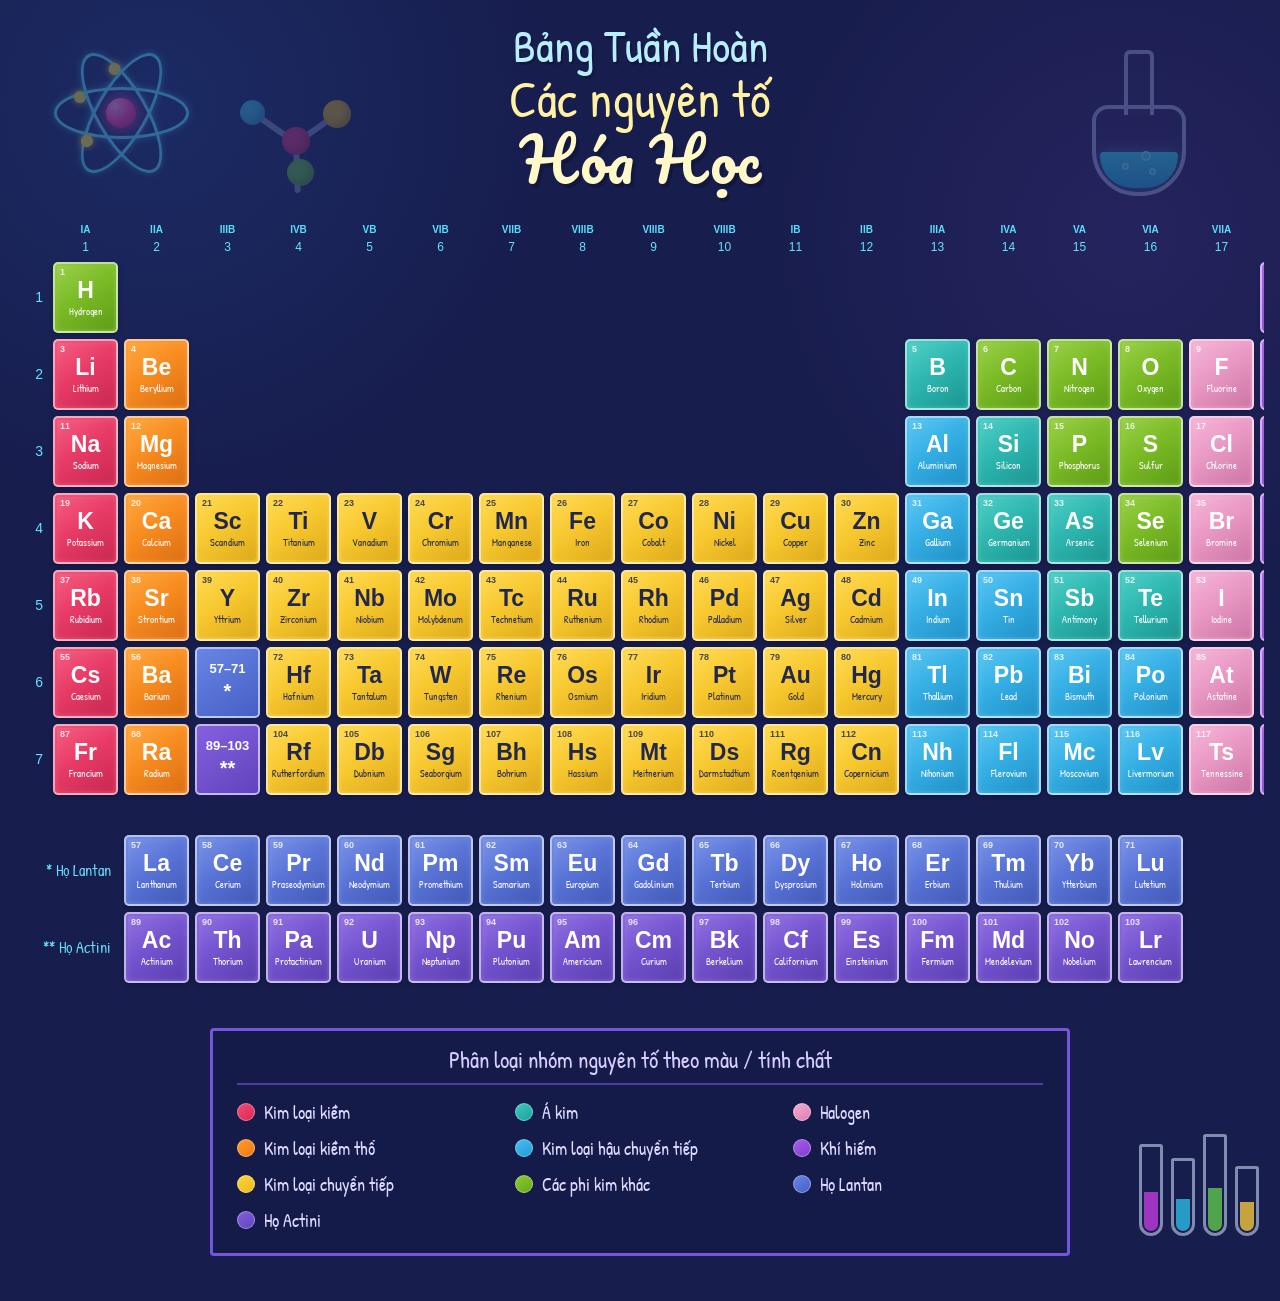
==== index.html @ 2bcf17c3 "Add files via upload" ====
<!DOCTYPE html>
<html lang="vi">

<head>
    <meta charset="UTF-8">

    <meta name="viewport"
          content="width=device-width, initial-scale=1.0">

    <title>Bảng Tuần Hoàn Các Nguyên Tố Hóa Học</title>

    <link rel="preconnect" href="https://fonts.googleapis.com">
    <link rel="preconnect" href="https://fonts.gstatic.com" crossorigin>

    <link
        href="https://fonts.googleapis.com/css2?family=Patrick+Hand&family=Pacifico&display=swap"
        rel="stylesheet"
    >

    <link rel="stylesheet" href="style.css">
</head>


<body>

<div class="page">


    <!-- =====================================================
         TRANG TRÍ NGUYÊN TỬ
    ====================================================== -->

    <div class="atom-decoration" aria-hidden="true">

        <div class="atom">

            <div class="orbit orbit-1">
                <span class="electron"></span>
            </div>

            <div class="orbit orbit-2">
                <span class="electron"></span>
            </div>

            <div class="orbit orbit-3">
                <span class="electron"></span>
            </div>

            <div class="nucleus"></div>

        </div>

    </div>


    <!-- =====================================================
         TRANG TRÍ PHÂN TỬ
    ====================================================== -->

    <div class="molecule-decoration" aria-hidden="true">

        <span class="molecule-ball ball-1"></span>
        <span class="molecule-ball ball-2"></span>
        <span class="molecule-ball ball-3"></span>
        <span class="molecule-ball ball-4"></span>

        <span class="bond bond-1"></span>
        <span class="bond bond-2"></span>
        <span class="bond bond-3"></span>

    </div>



    <!-- =====================================================
                         TIÊU ĐỀ
    ====================================================== -->

    <header class="title-area">

        <div class="title-small">
            Bảng Tuần Hoàn
        </div>

        <div class="title-middle">
            Các nguyên tố
        </div>

        <div class="title-main">
            Hóa Học
        </div>

    </header>



    <!-- =====================================================
                    BÌNH THÍ NGHIỆM
    ====================================================== -->

    <div class="flask-decoration" aria-hidden="true">

        <div class="flask-neck"></div>

        <div class="flask-body">

            <div class="flask-liquid"></div>

            <span class="flask-bubble bubble-a"></span>
            <span class="flask-bubble bubble-b"></span>
            <span class="flask-bubble bubble-c"></span>

        </div>

    </div>



    <!-- =====================================================
                      BẢNG TUẦN HOÀN
    ====================================================== -->

    <main>

        <div class="periodic-scroll">

            <div class="periodic-wrapper">


                <!-- ===============================
                     TÊN NHÓM IA, IIA...
                ================================ -->

                <div class="group-names">

                    <span style="grid-column:1">IA</span>

                    <span style="grid-column:2">IIA</span>

                    <span style="grid-column:3">IIIB</span>

                    <span style="grid-column:4">IVB</span>

                    <span style="grid-column:5">VB</span>

                    <span style="grid-column:6">VIB</span>

                    <span style="grid-column:7">VIIB</span>

                    <!-- VIIIB phải có đủ ở nhóm 8, 9, 10 -->

                    <span style="grid-column:8">VIIIB</span>

                    <span style="grid-column:9">VIIIB</span>

                    <span style="grid-column:10">VIIIB</span>

                    <span style="grid-column:11">IB</span>

                    <span style="grid-column:12">IIB</span>

                    <span style="grid-column:13">IIIA</span>

                    <span style="grid-column:14">IVA</span>

                    <span style="grid-column:15">VA</span>

                    <span style="grid-column:16">VIA</span>

                    <span style="grid-column:17">VIIA</span>

                    <span style="grid-column:18">VIIIA</span>

                </div>



                <!-- ===============================
                     SỐ NHÓM 1 → 18
                ================================ -->

                <div
                    class="group-numbers"
                    id="group-numbers">
                </div>



                <!-- ===============================
                     BẢNG CHÍNH
                ================================ -->

                <div class="table-area">


                    <!-- SỐ CHU KỲ -->

                    <div class="period-labels">

                        <span>1</span>
                        <span>2</span>
                        <span>3</span>
                        <span>4</span>
                        <span>5</span>
                        <span>6</span>
                        <span>7</span>

                    </div>


                    <!-- CÁC NGUYÊN TỐ -->

                    <div id="periodic-table"></div>


                </div>

            </div>

        </div>



        <!-- =================================================
                     HỌ LANTAN + ACTINI
        ================================================== -->

        <div class="f-block-scroll">

            <section class="f-block-wrapper">


                <div class="f-labels">

                    <span>
                        * Họ Lantan
                    </span>

                    <span>
                        ** Họ Actini
                    </span>

                </div>


                <div id="f-block"></div>


            </section>

        </div>



        <!-- =================================================
                          CHÚ THÍCH
        ================================================== -->

        <section class="legend">

            <h3>
                Phân loại nhóm nguyên tố theo màu / tính chất
            </h3>


            <div class="legend-grid">


                <div class="legend-item">

                    <span class="legend-dot alkali"></span>

                    Kim loại kiềm

                </div>


                <div class="legend-item">

                    <span class="legend-dot metalloid"></span>

                    Á kim

                </div>


                <div class="legend-item">

                    <span class="legend-dot halogen"></span>

                    Halogen

                </div>


                <div class="legend-item">

                    <span class="legend-dot alkaline"></span>

                    Kim loại kiềm thổ

                </div>


                <div class="legend-item">

                    <span class="legend-dot post-transition"></span>

                    Kim loại hậu chuyển tiếp

                </div>


                <div class="legend-item">

                    <span class="legend-dot noble"></span>

                    Khí hiếm

                </div>


                <div class="legend-item">

                    <span class="legend-dot transition"></span>

                    Kim loại chuyển tiếp

                </div>


                <div class="legend-item">

                    <span class="legend-dot nonmetal"></span>

                    Các phi kim khác

                </div>


                <div class="legend-item">

                    <span class="legend-dot lanthanide"></span>

                    Họ Lantan

                </div>


                <div class="legend-item">

                    <span class="legend-dot actinide"></span>

                    Họ Actini

                </div>


            </div>

        </section>


    </main>



    <!-- =====================================================
                       ỐNG NGHIỆM
    ====================================================== -->

    <div class="test-tubes" aria-hidden="true">

        <div class="tube tube-one">
            <span></span>
        </div>

        <div class="tube tube-two">
            <span></span>
        </div>

        <div class="tube tube-three">
            <span></span>
        </div>

        <div class="tube tube-four">
            <span></span>
        </div>

    </div>


</div>



<!-- =========================================================
                          POPUP QR
========================================================= -->

<div
    id="element-modal"
    class="modal"
    aria-hidden="true"
>

    <div class="modal-content">


        <!-- NÚT ĐÓNG -->

        <button
            id="close-modal"
            class="close-btn"
            type="button"
            aria-label="Đóng"
        >
            ×
        </button>



        <!-- NGUYÊN TỐ ĐƯỢC CHỌN -->

        <div class="selected-element">

            <span id="modal-number"></span>

            <span id="modal-symbol"></span>

            <span id="modal-name"></span>

        </div>



        <!-- =================================================
             VÙNG QR

             HIỆN TẠI CỐ Ý ĐỂ TRỐNG.

             SAU NÀY:
             qr: "qr/O.png"
        ================================================== -->

        <div
            id="qr-area"
            class="qr-area">
        </div>


    </div>

</div>



<script src="script.js"></script>

</body>

</html>
---- style.css ----
/* =========================================================
   CÀI ĐẶT CHUNG
========================================================= */

* {
    box-sizing: border-box;
}

html {
    scroll-behavior: smooth;
}

body {
    margin: 0;

    min-height: 100vh;

    padding:
        20px
        16px
        45px;

    color: white;

    font-family:
        "Patrick Hand",
        cursive;

    background:
        radial-gradient(
            circle at 12% 8%,
            rgba(44, 91, 181, 0.22),
            transparent 25%
        ),

        radial-gradient(
            circle at 88% 18%,
            rgba(121, 72, 190, 0.15),
            transparent 24%
        ),

        #171d4d;
}


button {
    font-family: inherit;
}


.page {
    position: relative;

    width: 100%;
    max-width: 1500px;

    margin: auto;
}



/* =========================================================
   TIÊU ĐỀ
========================================================= */

.title-area {
    position: relative;

    z-index: 5;

    width: fit-content;

    margin:
        5px
        auto
        30px;

    text-align: center;
}


.title-small {
    color: #b8efff;

    font-size:
        clamp(
            33px,
            3.5vw,
            54px
        );

    line-height: 0.95;

    text-shadow:
        2px
        3px
        rgba(0,0,0,0.18);
}


.title-middle {
    margin-top: 7px;

    color: #fff2a3;

    font-size:
        clamp(
            38px,
            4vw,
            61px
        );

    line-height: 0.95;
}


.title-main {
    margin-top: 3px;

    color: #fff8c8;

    font-family:
        "Pacifico",
        cursive;

    font-size:
        clamp(
            43px,
            4.6vw,
            70px
        );

    line-height: 1.15;

    text-shadow:
        3px
        4px
        rgba(0,0,0,0.18);
}



/* =========================================================
   VÙNG CUỘN BẢNG
========================================================= */

.periodic-scroll {
    width: 100%;

    overflow-x: auto;
    overflow-y: hidden;

    padding-bottom: 15px;

    -webkit-overflow-scrolling: touch;
}


.periodic-wrapper {
    width: max-content;

    margin: auto;
}



/* =========================================================
   TÊN NHÓM IA → VIIIA
========================================================= */

.group-names {
    display: grid;

    grid-template-columns:
        repeat(18, 65px);

    gap: 6px;

    margin-left: 37px;

    margin-bottom: 5px;

    color: #59ddff;

    font-family:
        Arial,
        sans-serif;

    font-size: 10px;

    font-weight: 700;

    text-align: center;
}


.group-names span {
    display: flex;

    align-items: center;
    justify-content: center;

    min-width: 0;
}



/* =========================================================
   SỐ NHÓM 1 → 18
========================================================= */

.group-numbers {
    display: grid;

    grid-template-columns:
        repeat(18, 65px);

    gap: 6px;

    margin-left: 37px;

    margin-bottom: 8px;

    color: #64e4ff;

    font-family:
        Arial,
        sans-serif;

    font-size: 12px;

    text-align: center;
}


.group-number {
    display: flex;

    align-items: center;
    justify-content: center;
}



/* =========================================================
   BẢNG + SỐ CHU KỲ
========================================================= */

.table-area {
    display: flex;

    align-items: flex-start;

    gap: 10px;
}


.period-labels {
    display: grid;

    grid-template-rows:
        repeat(7, 71px);

    gap: 6px;

    width: 27px;

    color: #61e2ff;

    font-family:
        Arial,
        sans-serif;

    font-size: 14px;
}


.period-labels span {
    display: flex;

    align-items: center;
    justify-content: flex-end;
}



/* =========================================================
   GRID 18 × 7
========================================================= */

#periodic-table {
    display: grid;

    grid-template-columns:
        repeat(18, 65px);

    grid-template-rows:
        repeat(7, 71px);

    gap: 6px;

    width: max-content;
}



/* =========================================================
   Ô NGUYÊN TỐ
========================================================= */

.element {
    position: relative;

    display: flex;

    flex-direction: column;

    align-items: center;
    justify-content: center;

    width: 65px;
    height: 71px;

    overflow: hidden;

    border:
        2px solid
        rgba(255,255,255,0.58);

    border-radius: 5px;

    cursor: pointer;

    user-select: none;

    box-shadow:
        inset 0 0 7px
        rgba(255,255,255,0.14),

        0 2px 5px
        rgba(0,0,0,0.20);

    transition:
        transform 0.17s ease,
        filter 0.17s ease,
        box-shadow 0.17s ease;
}


.element::after {
    content: "";

    position: absolute;

    inset: 2px;

    border-radius: 3px;

    pointer-events: none;

    background:
        linear-gradient(
            145deg,
            rgba(255,255,255,0.11),
            transparent 45%,
            rgba(0,0,0,0.07)
        );
}


@media (hover:hover) and (pointer:fine) {

    .element:hover {
        z-index: 20;

        transform:
            translateY(-5px)
            scale(1.08);

        filter:
            brightness(1.15);

        box-shadow:
            0 8px 16px
            rgba(0,0,0,0.30),

            0 0 12px
            rgba(87,221,255,0.30);
    }

}


.element:active {
    transform: scale(0.96);
}


.element:focus-visible {
    outline:
        3px solid
        #64e5ff;

    outline-offset: 2px;
}



/* =========================================================
   CHỮ TRONG Ô
========================================================= */

.atomic-number {
    position: absolute;

    top: 3px;
    left: 5px;

    z-index: 2;

    font-family:
        Arial,
        sans-serif;

    font-size: 9px;

    font-weight: bold;

    opacity: 0.82;
}


.symbol {
    position: relative;

    z-index: 2;

    margin-top: 2px;

    font-family:
        Arial,
        sans-serif;

    font-size: 23px;

    font-weight: 700;

    line-height: 1;
}


.name {
    position: relative;

    z-index: 2;

    width: 93%;

    margin-top: 5px;

    overflow: hidden;

    font-size: 10px;

    line-height: 1;

    text-align: center;

    text-overflow: ellipsis;

    white-space: nowrap;
}



/* =========================================================
   MÀU NHÓM
========================================================= */

.alkali {
    background:
        linear-gradient(
            145deg,
            #f44972,
            #d82a57
        );
}


.alkaline {
    background:
        linear-gradient(
            145deg,
            #ff9d28,
            #ee7715
        );
}


.transition {
    color: #22284d;

    background:
        linear-gradient(
            145deg,
            #ffd63e,
            #eeb71c
        );
}


.transition .name {
    color: #22284d;
}


.post-transition {
    background:
        linear-gradient(
            145deg,
            #45bff1,
            #219bd5
        );
}


.metalloid {
    background:
        linear-gradient(
            145deg,
            #3ac9bf,
            #1da19d
        );
}


.nonmetal {
    background:
        linear-gradient(
            145deg,
            #8dca32,
            #65a918
        );
}


.halogen {
    background:
        linear-gradient(
            145deg,
            #f4acd2,
            #dc7fb2
        );
}


.noble {
    background:
        linear-gradient(
            145deg,
            #aa5bea,
            #803ecd
        );
}


.lanthanide {
    background:
        linear-gradient(
            145deg,
            #6885e5,
            #465fc5
        );
}


.actinide {
    background:
        linear-gradient(
            145deg,
            #8460df,
            #6144bd
        );
}



/* =========================================================
   Ô 57–71 / 89–103
========================================================= */

.series-placeholder {
    width: 65px;
    height: 71px;

    display: flex;

    flex-direction: column;

    align-items: center;
    justify-content: center;

    border:
        2px solid
        rgba(255,255,255,0.58);

    border-radius: 5px;

    font-family:
        Arial,
        sans-serif;
}


.series-placeholder strong {
    font-size: 13px;
}


.series-placeholder span {
    margin-top: 4px;

    font-size: 20px;

    font-weight: bold;
}



/* =========================================================
   LANTAN + ACTINI
========================================================= */

.f-block-scroll {
    width: 100%;

    overflow-x: auto;

    padding-bottom: 8px;

    -webkit-overflow-scrolling: touch;
}


.f-block-wrapper {
    display: flex;

    align-items: flex-start;

    gap: 13px;

    width: max-content;

    margin:
        25px
        auto
        0;
}


.f-labels {
    display: grid;

    grid-template-rows:
        repeat(2, 71px);

    gap: 6px;

    min-width: 95px;

    color: #63dfff;

    font-size: 16px;

    text-align: right;
}


.f-labels span {
    display: flex;

    align-items: center;
    justify-content: flex-end;
}


#f-block {
    display: grid;

    grid-template-columns:
        repeat(15, 65px);

    grid-template-rows:
        repeat(2, 71px);

    gap: 6px;

    width: max-content;
}



/* =========================================================
   CHÚ THÍCH
========================================================= */

.legend {
    position: relative;

    z-index: 3;

    width:
        min(
            860px,
            94%
        );

    margin:
        37px
        auto
        0;

    padding:
        13px
        24px
        20px;

    border:
        3px solid
        #7556da;

    border-radius: 4px;

    background:
        rgba(19,25,69,0.45);
}


.legend h3 {
    margin:
        0
        0
        15px;

    padding-bottom: 8px;

    border-bottom:
        2px solid
        rgba(117,84,218,0.6);

    color: #d9ceff;

    font-size: 23px;

    font-weight: normal;

    text-align: center;
}


.legend-grid {
    display: grid;

    grid-template-columns:
        repeat(3,1fr);

    gap:
        11px
        28px;
}


.legend-item {
    display: flex;

    align-items: center;

    gap: 9px;

    color: #ddd9ff;

    font-size: 18px;
}


.legend-dot {
    flex:
        0 0
        18px;

    width: 18px;
    height: 18px;

    border:
        1px solid
        rgba(255,255,255,0.35);

    border-radius: 50%;
}



/* =========================================================
   NGUYÊN TỬ TRANG TRÍ
========================================================= */

.atom-decoration {
    position: absolute;

    top: 15px;
    left: 25px;

    z-index: 1;

    width: 160px;
    height: 145px;

    pointer-events: none;
}


.atom {
    position: relative;

    width: 160px;
    height: 145px;
}


.nucleus {
    position: absolute;

    left: 50%;
    top: 50%;

    width: 30px;
    height: 30px;

    transform:
        translate(-50%,-50%);

    border-radius: 50%;

    background:
        radial-gradient(
            circle at 30% 25%,
            #ff9ee0,
            #ff3ca9 48%,
            #a01672
        );

    box-shadow:
        0 0 15px
        #ff43b3;
}


.orbit {
    position: absolute;

    left: 50%;
    top: 50%;

    width: 135px;
    height: 52px;

    margin-left: -67.5px;
    margin-top: -26px;

    border:
        3px solid
        #58e2ff;

    border-radius: 50%;

    box-shadow:
        0 0 7px
        rgba(82,225,255,0.55);
}


.orbit-1 {
    transform: rotate(0deg);
}


.orbit-2 {
    transform: rotate(60deg);
}


.orbit-3 {
    transform: rotate(-60deg);
}


.electron {
    position: absolute;

    top: 1px;
    left: 17px;

    width: 12px;
    height: 12px;

    border-radius: 50%;

    background: #ffe53e;

    box-shadow:
        0 0 7px
        #ffe53e;
}



/* =========================================================
   PHÂN TỬ TRANG TRÍ
========================================================= */

.molecule-decoration {
    position: absolute;

    top: 72px;
    left: 220px;

    z-index: 1;

    width: 120px;
    height: 90px;

    pointer-events: none;
}


.molecule-ball {
    position: absolute;

    z-index: 2;

    border-radius: 50%;

    box-shadow:
        inset
        -4px
        -4px
        7px
        rgba(0,0,0,0.22);
}


.ball-1 {
    left: 46px;
    top: 30px;

    width: 28px;
    height: 28px;

    background: #ce367d;
}


.ball-2 {
    left: 4px;
    top: 3px;

    width: 25px;
    height: 25px;

    background: #3bb5df;
}


.ball-3 {
    right: 5px;
    top: 3px;

    width: 28px;
    height: 28px;

    background: #d7ad29;
}


.ball-4 {
    left: 51px;
    bottom: 1px;

    width: 27px;
    height: 27px;

    background: #64b846;
}


.bond {
    position: absolute;

    z-index: 1;

    left: 60px;
    top: 43px;

    width: 50px;
    height: 6px;

    transform-origin:
        left center;

    border-radius: 5px;

    background:
        #7887b8;
}


.bond-1 {
    transform: rotate(-145deg);
}


.bond-2 {
    transform: rotate(-35deg);
}


.bond-3 {
    transform: rotate(88deg);
}



/* =========================================================
   BÌNH THÍ NGHIỆM - ĐÃ SỬA
========================================================= */

.flask-decoration {
    position: absolute;

    top: 25px;
    right: 65px;

    z-index: 1;

    width: 120px;
    height: 155px;

    pointer-events: none;

    opacity: 0.92;
}


.flask-neck {
    position: absolute;

    top: 0;
    left: 45px;

    z-index: 1;

    width: 30px;
    height: 65px;

    border-top:
        4px solid
        #94a7d8;

    border-left:
        4px solid
        #94a7d8;

    border-right:
        4px solid
        #94a7d8;

    border-radius:
        6px
        6px
        0
        0;

    background:
        rgba(255,255,255,0.02);
}


.flask-body {
    position: absolute;

    top: 55px;
    left: 13px;

    z-index: 2;

    width: 94px;
    height: 91px;

    overflow: hidden;

    border:
        4px solid
        #94a7d8;

    border-radius:
        16px
        16px
        45px
        45px;

    background:
        rgba(255,255,255,0.025);
}


.flask-liquid {
    position: absolute;

    left: 4px;
    right: 4px;
    bottom: 4px;

    height: 43%;

    border-radius:
        4px
        4px
        37px
        37px;

    background:
        linear-gradient(
            180deg,
            #29dcf3,
            #13a7dc
        );

    box-shadow:
        0 0 14px
        rgba(32,210,245,0.45);
}


.flask-bubble {
    position: absolute;

    z-index: 5;

    border:
        2px solid
        #64eaff;

    border-radius: 50%;
}


.bubble-a {
    width: 10px;
    height: 10px;

    left: 45px;
    bottom: 31px;
}


.bubble-b {
    width: 7px;
    height: 7px;

    left: 26px;
    bottom: 22px;
}


.bubble-c {
    width: 7px;
    height: 7px;

    right: 26px;
    bottom: 17px;
}



/* =========================================================
   ỐNG NGHIỆM
========================================================= */

.test-tubes {
    position: absolute;

    right: 5px;
    bottom: 20px;

    z-index: 1;

    display: flex;

    align-items: flex-end;

    gap: 8px;

    opacity: 0.75;

    pointer-events: none;
}


.tube {
    position: relative;

    width: 24px;
    height: 92px;

    overflow: hidden;

    border:
        3px solid
        rgba(216,235,255,0.72);

    border-radius:
        3px
        3px
        13px
        13px;
}


.tube span {
    position: absolute;

    left: 2px;
    right: 2px;
    bottom: 2px;

    height: 45%;

    border-radius:
        0
        0
        9px
        9px;
}


.tube-one span {
    background: #ca3ee8;
}


.tube-two {
    height: 78px;
}


.tube-two span {
    background: #2bc6ee;
}


.tube-three {
    height: 102px;
}


.tube-three span {
    background: #66d04d;
}


.tube-four {
    height: 70px;
}


.tube-four span {
    background: #ffd13b;
}



/* =========================================================
   POPUP
========================================================= */

.modal {
    position: fixed;

    inset: 0;

    z-index: 1000;

    display: none;

    align-items: center;
    justify-content: center;

    padding: 20px;

    background:
        rgba(5,8,30,0.90);

    backdrop-filter:
        blur(6px);
}


.modal.show {
    display: flex;
}


.modal-content {
    position: relative;

    width:
        min(
            400px,
            100%
        );

    padding:
        28px
        30px
        32px;

    border:
        2px solid
        #60dfff;

    border-radius: 15px;

    background:
        #171d4d;

    box-shadow:
        0 0 32px
        rgba(70,216,255,0.30);
}


.close-btn {
    position: absolute;

    top: 5px;
    right: 10px;

    width: 45px;
    height: 45px;

    border: 0;

    border-radius: 50%;

    color: white;

    background: transparent;

    font-size: 34px;

    cursor: pointer;
}


.close-btn:hover {
    background:
        rgba(255,255,255,0.08);
}



/* =========================================================
   NGUYÊN TỐ TRONG POPUP
========================================================= */

.selected-element {
    margin-bottom: 16px;

    text-align: center;
}


#modal-number {
    display: block;

    color: #9ee6fa;

    font-family:
        Arial,
        sans-serif;

    font-size: 13px;
}


#modal-symbol {
    display: block;

    margin-top: 2px;

    color: #68e3ff;

    font-family:
        Arial,
        sans-serif;

    font-size: 65px;

    font-weight: bold;

    line-height: 1.05;
}


#modal-name {
    display: block;

    margin-top: 5px;

    color: white;

    font-size: 23px;
}



/* =========================================================
   KHU VỰC QR
========================================================= */

.qr-area {
    width: 270px;
    height: 270px;

    max-width: 100%;

    margin:
        18px
        auto
        0;

    border:
        2px dashed
        rgba(124,224,249,0.30);

    border-radius: 11px;

    background:
        rgba(255,255,255,0.015);
}


.qr-area img {
    display: block;

    width: 100%;
    height: 100%;

    padding: 8px;

    object-fit: contain;

    border-radius: 10px;
}



/* =========================================================
   TABLET
========================================================= */

@media (max-width: 1300px) {

    .periodic-wrapper {
        margin-left: 0;
    }


    .f-block-wrapper {
        margin-left: 0;
    }


    .atom-decoration,
    .molecule-decoration,
    .flask-decoration {
        opacity: 0.35;
    }

}



/* =========================================================
   ĐIỆN THOẠI
========================================================= */

@media (max-width: 700px) {

    body {
        padding:
            14px
            8px
            30px;
    }


    .title-area {
        margin-bottom: 22px;
    }


    .atom-decoration,
    .molecule-decoration,
    .flask-decoration,
    .test-tubes {
        display: none;
    }


    /*
       Bảng không bị bóp nhỏ.
       Vuốt ngang trên điện thoại.
    */

    .periodic-scroll,
    .f-block-scroll {
        overflow-x: auto;

        -webkit-overflow-scrolling: touch;
    }


    .periodic-wrapper,
    .f-block-wrapper {
        margin-left: 0;
    }


    .legend {
        width: 100%;
    }


    .legend-grid {
        grid-template-columns:
            repeat(2,1fr);
    }

}



/* =========================================================
   ĐIỆN THOẠI NHỎ
========================================================= */

@media (max-width: 450px) {

    .title-small {
        font-size: 29px;
    }


    .title-middle {
        font-size: 34px;
    }


    .title-main {
        font-size: 39px;
    }


    .legend-grid {
        grid-template-columns: 1fr;
    }


    .modal-content {
        padding:
            25px
            18px;
    }


    .qr-area {
        width: 235px;
        height: 235px;
    }

}
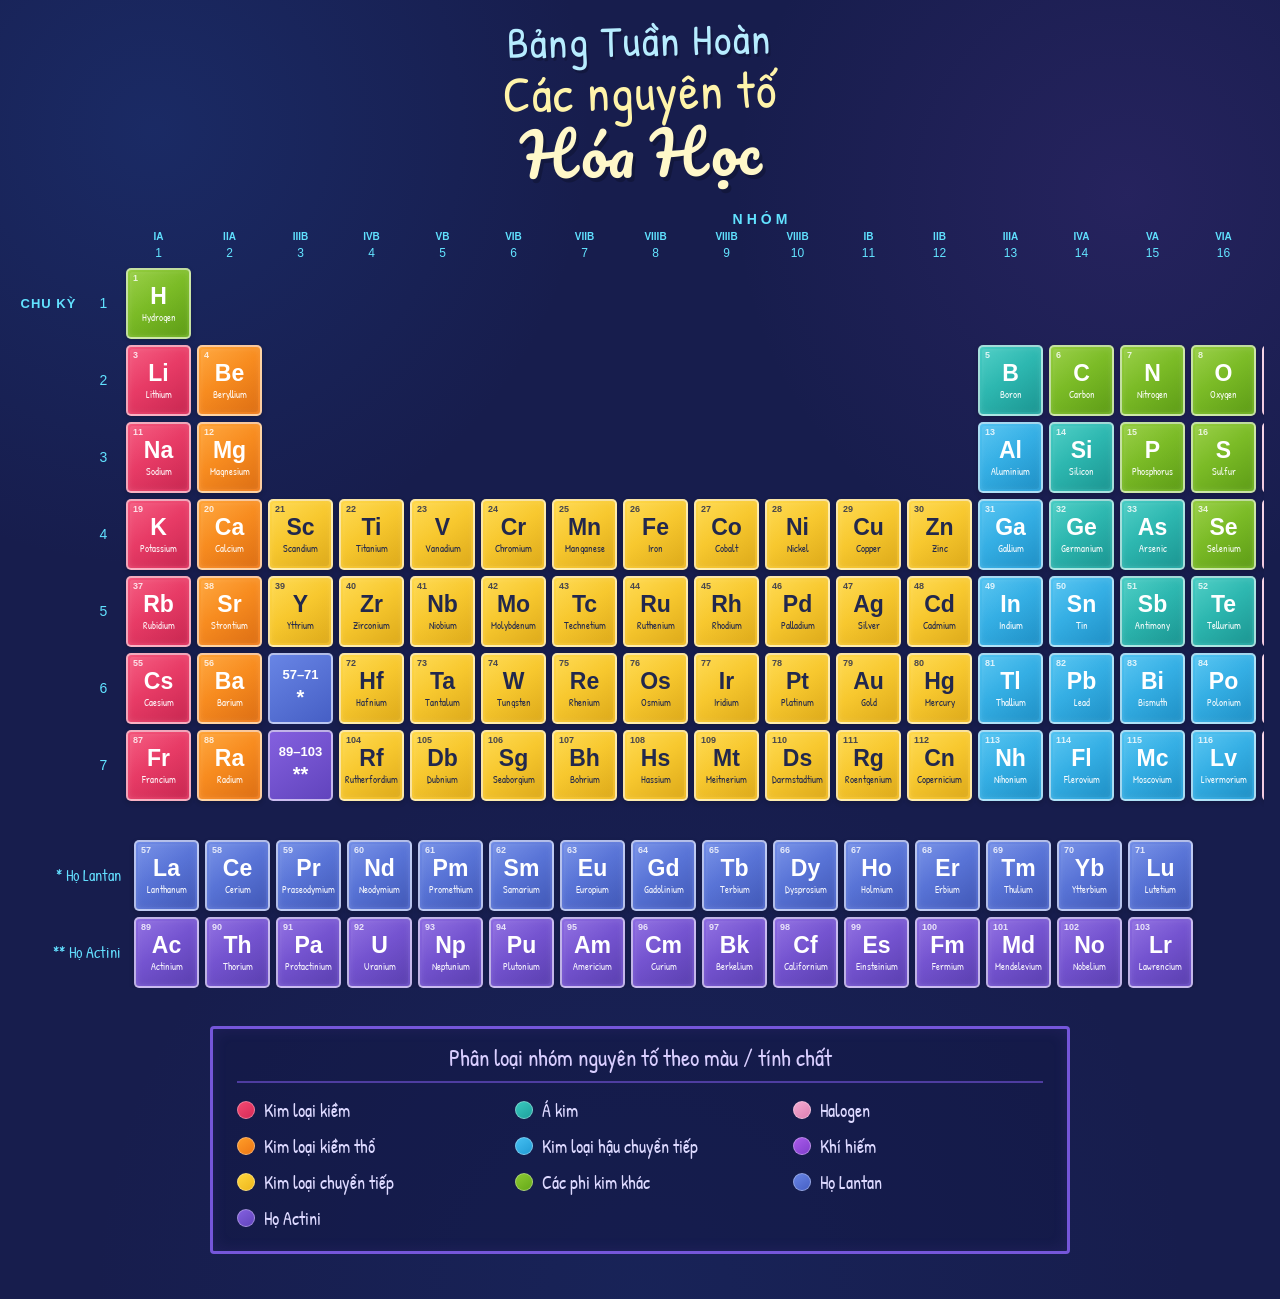
==== commit 0865b35b: "Add files via upload" ====
--- a/index.html
+++ b/index.html
@@ -3,9 +3,7 @@
 
 <head>
     <meta charset="UTF-8">
-
-    <meta name="viewport"
-          content="width=device-width, initial-scale=1.0">
+    <meta name="viewport" content="width=device-width, initial-scale=1.0">
 
     <title>Bảng Tuần Hoàn Các Nguyên Tố Hóa Học</title>
 
@@ -27,53 +25,37 @@
 
 
     <!-- =====================================================
-         TRANG TRÍ NGUYÊN TỬ
+         HÌNH TRANG TRÍ 3D
     ====================================================== -->
 
-    <div class="atom-decoration" aria-hidden="true">
-
-        <div class="atom">
-
-            <div class="orbit orbit-1">
-                <span class="electron"></span>
-            </div>
-
-            <div class="orbit orbit-2">
-                <span class="electron"></span>
-            </div>
-
-            <div class="orbit orbit-3">
-                <span class="electron"></span>
-            </div>
-
-            <div class="nucleus"></div>
-
-        </div>
-
-    </div>
+    <img
+        src="images/atom.png"
+        class="decor-image atom-image"
+        alt=""
+    >
+
+    <img
+        src="images/molecule.png"
+        class="decor-image molecule-image"
+        alt=""
+    >
+
+    <img
+        src="images/flask.png"
+        class="decor-image flask-image"
+        alt=""
+    >
+
+    <img
+        src="images/test-tubes.png"
+        class="decor-image tubes-image"
+        alt=""
+    >
+
 
 
     <!-- =====================================================
-         TRANG TRÍ PHÂN TỬ
-    ====================================================== -->
-
-    <div class="molecule-decoration" aria-hidden="true">
-
-        <span class="molecule-ball ball-1"></span>
-        <span class="molecule-ball ball-2"></span>
-        <span class="molecule-ball ball-3"></span>
-        <span class="molecule-ball ball-4"></span>
-
-        <span class="bond bond-1"></span>
-        <span class="bond bond-2"></span>
-        <span class="bond bond-3"></span>
-
-    </div>
-
-
-
-    <!-- =====================================================
-                         TIÊU ĐỀ
+         TIÊU ĐỀ
     ====================================================== -->
 
     <header class="title-area">
@@ -94,42 +76,31 @@
 
 
 
-    <!-- =====================================================
-                    BÌNH THÍ NGHIỆM
-    ====================================================== -->
-
-    <div class="flask-decoration" aria-hidden="true">
-
-        <div class="flask-neck"></div>
-
-        <div class="flask-body">
-
-            <div class="flask-liquid"></div>
-
-            <span class="flask-bubble bubble-a"></span>
-            <span class="flask-bubble bubble-b"></span>
-            <span class="flask-bubble bubble-c"></span>
-
-        </div>
-
-    </div>
-
-
-
-    <!-- =====================================================
-                      BẢNG TUẦN HOÀN
-    ====================================================== -->
-
     <main>
 
+
+        <!-- =================================================
+             BẢNG TUẦN HOÀN
+        ================================================== -->
+
         <div class="periodic-scroll">
 
             <div class="periodic-wrapper">
 
 
-                <!-- ===============================
-                     TÊN NHÓM IA, IIA...
-                ================================ -->
+                <!-- =========================================
+                     CHỮ NHÓM
+                ========================================== -->
+
+                <div class="group-title">
+                    NHÓM
+                </div>
+
+
+
+                <!-- =========================================
+                     IA - VIIIA
+                ========================================== -->
 
                 <div class="group-names">
 
@@ -147,8 +118,6 @@
 
                     <span style="grid-column:7">VIIB</span>
 
-                    <!-- VIIIB phải có đủ ở nhóm 8, 9, 10 -->
-
                     <span style="grid-column:8">VIIIB</span>
 
                     <span style="grid-column:9">VIIIB</span>
@@ -175,9 +144,9 @@
 
 
 
-                <!-- ===============================
-                     SỐ NHÓM 1 → 18
-                ================================ -->
+                <!-- =========================================
+                     SỐ NHÓM 1 - 18
+                ========================================== -->
 
                 <div
                     class="group-numbers"
@@ -186,11 +155,18 @@
 
 
 
-                <!-- ===============================
-                     BẢNG CHÍNH
-                ================================ -->
+                <!-- =========================================
+                     BẢNG + CHU KỲ
+                ========================================== -->
 
                 <div class="table-area">
+
+
+                    <!-- CHỮ CHU KỲ NẰM NGANG -->
+
+                    <div class="period-title">
+                        CHU KỲ
+                    </div>
 
 
                     <!-- SỐ CHU KỲ -->
@@ -208,7 +184,7 @@
                     </div>
 
 
-                    <!-- CÁC NGUYÊN TỐ -->
+                    <!-- BẢNG 118 NGUYÊN TỐ -->
 
                     <div id="periodic-table"></div>
 
@@ -222,7 +198,7 @@
 
 
         <!-- =================================================
-                     HỌ LANTAN + ACTINI
+             HỌ LANTAN + ACTINI
         ================================================== -->
 
         <div class="f-block-scroll">
@@ -253,7 +229,7 @@
 
 
         <!-- =================================================
-                          CHÚ THÍCH
+             CHÚ THÍCH
         ================================================== -->
 
         <section class="legend">
@@ -363,39 +339,12 @@
 
     </main>
 
-
-
-    <!-- =====================================================
-                       ỐNG NGHIỆM
-    ====================================================== -->
-
-    <div class="test-tubes" aria-hidden="true">
-
-        <div class="tube tube-one">
-            <span></span>
-        </div>
-
-        <div class="tube tube-two">
-            <span></span>
-        </div>
-
-        <div class="tube tube-three">
-            <span></span>
-        </div>
-
-        <div class="tube tube-four">
-            <span></span>
-        </div>
-
-    </div>
-
-
 </div>
 
 
 
 <!-- =========================================================
-                          POPUP QR
+     POPUP QR
 ========================================================= -->
 
 <div
@@ -406,8 +355,6 @@
 
     <div class="modal-content">
 
-
-        <!-- NÚT ĐÓNG -->
 
         <button
             id="close-modal"
@@ -419,9 +366,6 @@
         </button>
 
 
-
-        <!-- NGUYÊN TỐ ĐƯỢC CHỌN -->
-
         <div class="selected-element">
 
             <span id="modal-number"></span>
@@ -433,15 +377,9 @@
         </div>
 
 
-
-        <!-- =================================================
-             VÙNG QR
-
-             HIỆN TẠI CỐ Ý ĐỂ TRỐNG.
-
-             SAU NÀY:
-             qr: "qr/O.png"
-        ================================================== -->
+        <!--
+            SAU NÀY QR SẼ HIỆN Ở ĐÂY
+        -->
 
         <div
             id="qr-area"
@@ -454,7 +392,6 @@
 </div>
 
 
-
 <script src="script.js"></script>
 
 </body>
--- a/style.css
+++ b/style.css
@@ -1,5 +1,5 @@
 /* =========================================================
-   CÀI ĐẶT CHUNG
+   1. CÀI ĐẶT CHUNG
 ========================================================= */
 
 * {
@@ -28,15 +28,21 @@
 
     background:
         radial-gradient(
-            circle at 12% 8%,
-            rgba(44, 91, 181, 0.22),
+            circle at 12% 10%,
+            rgba(38, 89, 184, 0.22),
+            transparent 27%
+        ),
+
+        radial-gradient(
+            circle at 88% 15%,
+            rgba(122, 68, 190, 0.15),
             transparent 25%
         ),
 
         radial-gradient(
-            circle at 88% 18%,
-            rgba(121, 72, 190, 0.15),
-            transparent 24%
+            circle at 50% 100%,
+            rgba(32, 75, 160, 0.13),
+            transparent 38%
         ),
 
         #171d4d;
@@ -54,13 +60,13 @@
     width: 100%;
     max-width: 1500px;
 
-    margin: auto;
-}
-
-
-
-/* =========================================================
-   TIÊU ĐỀ
+    margin: 0 auto;
+}
+
+
+
+/* =========================================================
+   2. TIÊU ĐỀ
 ========================================================= */
 
 .title-area {
@@ -71,29 +77,34 @@
     width: fit-content;
 
     margin:
-        5px
+        0
         auto
-        30px;
+        24px;
 
     text-align: center;
+
+    transform: rotate(-1deg);
 }
 
 
 .title-small {
-    color: #b8efff;
+    color: #b7edff;
 
     font-size:
         clamp(
-            33px,
-            3.5vw,
-            54px
+            32px,
+            3.4vw,
+            52px
         );
 
     line-height: 0.95;
+
+    letter-spacing: 1px;
 
     text-shadow:
         2px
         3px
+        0
         rgba(0,0,0,0.18);
 }
 
@@ -101,23 +112,25 @@
 .title-middle {
     margin-top: 7px;
 
-    color: #fff2a3;
+    color: #fff4aa;
 
     font-size:
         clamp(
-            38px,
+            37px,
             4vw,
-            61px
+            60px
         );
 
     line-height: 0.95;
+
+    letter-spacing: 1px;
 }
 
 
 .title-main {
-    margin-top: 3px;
-
-    color: #fff8c8;
+    margin-top: 2px;
+
+    color: #fff8c9;
 
     font-family:
         "Pacifico",
@@ -125,7 +138,7 @@
 
     font-size:
         clamp(
-            43px,
+            42px,
             4.6vw,
             70px
         );
@@ -135,142 +148,310 @@
     text-shadow:
         3px
         4px
-        rgba(0,0,0,0.18);
-}
-
-
-
-/* =========================================================
-   VÙNG CUỘN BẢNG
-========================================================= */
-
-.periodic-scroll {
+        0
+        rgba(0,0,0,0.20);
+}
+
+
+
+/* =========================================================
+   3. ẢNH 3D
+========================================================= */
+
+.decor-image {
+    position: absolute;
+
+    z-index: 1;
+
+    display: block;
+
+    object-fit: contain;
+
+    pointer-events: none;
+
+    user-select: none;
+
+    filter:
+        drop-shadow(
+            0
+            9px
+            12px
+            rgba(0,0,0,0.28)
+        );
+}
+
+
+/* NGUYÊN TỬ */
+
+.atom-image {
+    top: -5px;
+    left: 10px;
+
+    width: 320px;
+
+    transform:
+        rotate(-7deg);
+}
+
+
+/* PHÂN TỬ */
+
+.molecule-image {
+    top: 20px;
+    left: 210px;
+
+    width: 300px;
+
+    transform:
+        rotate(-4deg);
+}
+
+
+/* BÌNH HÓA HỌC */
+
+.flask-image {
+    top: 0;
+    right: -10px;
+
+    width: 350px;
+
+    transform:
+        rotate(6deg);
+}
+
+
+/* ỐNG NGHIỆM */
+
+.tubes-image {
+    right: 5px;
+    bottom: 10px;
+
+    width: 330px;
+
+    transform:
+        rotate(3deg);
+}
+
+
+
+/* =========================================================
+   4. VÙNG SCROLL
+========================================================= */
+
+.periodic-scroll,
+.f-block-scroll {
     width: 100%;
 
     overflow-x: auto;
     overflow-y: hidden;
 
-    padding-bottom: 15px;
-
     -webkit-overflow-scrolling: touch;
+}
+
+
+.periodic-scroll {
+    padding-bottom: 12px;
 }
 
 
 .periodic-wrapper {
     width: max-content;
 
-    margin: auto;
-}
-
-
-
-/* =========================================================
-   TÊN NHÓM IA → VIIIA
-========================================================= */
-
-.group-names {
-    display: grid;
-
-    grid-template-columns:
-        repeat(18, 65px);
-
-    gap: 6px;
-
-    margin-left: 37px;
-
-    margin-bottom: 5px;
-
-    color: #59ddff;
+    margin: 0 auto;
+}
+
+
+
+/* =========================================================
+   5. CHỮ NHÓM
+========================================================= */
+
+.group-title {
+    /*
+        Bảng bắt đầu sau:
+        CHU KỲ 65px
+        gap 9px
+        số chu kỳ 27px
+        gap 9px
+        = 110px
+    */
+
+    margin-left: 110px;
+
+    width: 1272px;
+
+    margin-bottom: 4px;
+
+    color: #62e2ff;
 
     font-family:
         Arial,
         sans-serif;
 
-    font-size: 10px;
+    font-size: 14px;
 
     font-weight: 700;
 
+    letter-spacing: 4px;
+
     text-align: center;
 }
 
 
-.group-names span {
-    display: flex;
-
-    align-items: center;
-    justify-content: center;
-
-    min-width: 0;
-}
-
-
-
-/* =========================================================
-   SỐ NHÓM 1 → 18
-========================================================= */
-
-.group-numbers {
+
+/* =========================================================
+   6. IA → VIIIA
+========================================================= */
+
+.group-names {
     display: grid;
 
     grid-template-columns:
-        repeat(18, 65px);
+        repeat(18,65px);
 
     gap: 6px;
 
-    margin-left: 37px;
-
-    margin-bottom: 8px;
-
-    color: #64e4ff;
+    margin-left: 110px;
+
+    margin-bottom: 4px;
+
+    color: #60e1ff;
 
     font-family:
         Arial,
         sans-serif;
 
-    font-size: 12px;
+    font-size: 10px;
+
+    font-weight: 700;
 
     text-align: center;
 }
 
 
-.group-number {
+.group-names span {
     display: flex;
 
     align-items: center;
     justify-content: center;
-}
-
-
-
-/* =========================================================
-   BẢNG + SỐ CHU KỲ
-========================================================= */
-
-.table-area {
-    display: flex;
-
-    align-items: flex-start;
-
-    gap: 10px;
-}
-
-
-.period-labels {
+
+    min-width: 0;
+}
+
+
+
+/* =========================================================
+   7. SỐ NHÓM 1 → 18
+========================================================= */
+
+.group-numbers {
     display: grid;
 
-    grid-template-rows:
-        repeat(7, 71px);
+    grid-template-columns:
+        repeat(18,65px);
 
     gap: 6px;
 
-    width: 27px;
-
-    color: #61e2ff;
+    margin-left: 110px;
+
+    margin-bottom: 8px;
+
+    color: #63e4ff;
 
     font-family:
         Arial,
         sans-serif;
 
+    font-size: 12px;
+
+    text-align: center;
+}
+
+
+.group-number {
+    display: flex;
+
+    align-items: center;
+    justify-content: center;
+}
+
+
+
+/* =========================================================
+   8. BẢNG + CHU KỲ
+========================================================= */
+
+.table-area {
+    display: flex;
+
+    align-items: flex-start;
+
+    gap: 9px;
+}
+
+
+
+/* =========================================================
+   9. CHỮ CHU KỲ
+========================================================= */
+
+.period-title {
+    flex:
+        0 0
+        65px;
+
+    width: 65px;
+
+    /*
+       CHỮ NẰM NGANG
+       KHÔNG ROTATE
+    */
+
+    padding-top: 28px;
+
+    color: #62e2ff;
+
+    font-family:
+        Arial,
+        sans-serif;
+
+    font-size: 13px;
+
+    font-weight: 700;
+
+    letter-spacing: 1px;
+
+    text-align: center;
+
+    white-space: nowrap;
+}
+
+
+
+/* =========================================================
+   10. SỐ CHU KỲ 1 → 7
+========================================================= */
+
+.period-labels {
+    display: grid;
+
+    grid-template-rows:
+        repeat(7,71px);
+
+    gap: 6px;
+
+    width: 27px;
+
+    flex:
+        0 0
+        27px;
+
+    color: #61e2ff;
+
+    font-family:
+        Arial,
+        sans-serif;
+
     font-size: 14px;
 }
 
@@ -279,23 +460,23 @@
     display: flex;
 
     align-items: center;
-    justify-content: flex-end;
-}
-
-
-
-/* =========================================================
-   GRID 18 × 7
+    justify-content: center;
+}
+
+
+
+/* =========================================================
+   11. GRID BẢNG TUẦN HOÀN
 ========================================================= */
 
 #periodic-table {
     display: grid;
 
     grid-template-columns:
-        repeat(18, 65px);
+        repeat(18,65px);
 
     grid-template-rows:
-        repeat(7, 71px);
+        repeat(7,71px);
 
     gap: 6px;
 
@@ -305,23 +486,23 @@
 
 
 /* =========================================================
-   Ô NGUYÊN TỐ
+   12. Ô NGUYÊN TỐ
 ========================================================= */
 
 .element {
     position: relative;
 
+    width: 65px;
+    height: 71px;
+
+    overflow: hidden;
+
     display: flex;
 
     flex-direction: column;
 
     align-items: center;
     justify-content: center;
-
-    width: 65px;
-    height: 71px;
-
-    overflow: hidden;
 
     border:
         2px solid
@@ -334,7 +515,8 @@
     user-select: none;
 
     box-shadow:
-        inset 0 0 7px
+        inset
+        0 0 7px
         rgba(255,255,255,0.14),
 
         0 2px 5px
@@ -378,7 +560,10 @@
             scale(1.08);
 
         filter:
-            brightness(1.15);
+            brightness(1.15)
+            saturate(1.06);
+
+        border-color: white;
 
         box-shadow:
             0 8px 16px
@@ -407,7 +592,7 @@
 
 
 /* =========================================================
-   CHỮ TRONG Ô
+   13. CHỮ TRONG Ô
 ========================================================= */
 
 .atomic-number {
@@ -460,6 +645,9 @@
 
     overflow: hidden;
 
+    color:
+        rgba(255,255,255,0.94);
+
     font-size: 10px;
 
     line-height: 1;
@@ -474,7 +662,7 @@
 
 
 /* =========================================================
-   MÀU NHÓM
+   14. MÀU NHÓM
 ========================================================= */
 
 .alkali {
@@ -586,7 +774,7 @@
 
 
 /* =========================================================
-   Ô 57–71 / 89–103
+   15. Ô 57–71 / 89–103
 ========================================================= */
 
 .series-placeholder {
@@ -628,19 +816,8 @@
 
 
 /* =========================================================
-   LANTAN + ACTINI
-========================================================= */
-
-.f-block-scroll {
-    width: 100%;
-
-    overflow-x: auto;
-
-    padding-bottom: 8px;
-
-    -webkit-overflow-scrolling: touch;
-}
-
+   16. LANTAN + ACTINI
+========================================================= */
 
 .f-block-wrapper {
     display: flex;
@@ -652,7 +829,7 @@
     width: max-content;
 
     margin:
-        25px
+        27px
         auto
         0;
 }
@@ -662,11 +839,11 @@
     display: grid;
 
     grid-template-rows:
-        repeat(2, 71px);
+        repeat(2,71px);
 
     gap: 6px;
 
-    min-width: 95px;
+    min-width: 105px;
 
     color: #63dfff;
 
@@ -688,10 +865,10 @@
     display: grid;
 
     grid-template-columns:
-        repeat(15, 65px);
+        repeat(15,65px);
 
     grid-template-rows:
-        repeat(2, 71px);
+        repeat(2,71px);
 
     gap: 6px;
 
@@ -701,7 +878,7 @@
 
 
 /* =========================================================
-   CHÚ THÍCH
+   17. CHÚ THÍCH
 ========================================================= */
 
 .legend {
@@ -716,7 +893,7 @@
         );
 
     margin:
-        37px
+        38px
         auto
         0;
 
@@ -732,7 +909,12 @@
     border-radius: 4px;
 
     background:
-        rgba(19,25,69,0.45);
+        rgba(19,25,69,0.55);
+
+    box-shadow:
+        inset
+        0 0 15px
+        rgba(123,84,220,0.12);
 }
 
 
@@ -746,7 +928,7 @@
 
     border-bottom:
         2px solid
-        rgba(117,84,218,0.6);
+        rgba(117,84,218,0.60);
 
     color: #d9ceff;
 
@@ -801,486 +983,7 @@
 
 
 /* =========================================================
-   NGUYÊN TỬ TRANG TRÍ
-========================================================= */
-
-.atom-decoration {
-    position: absolute;
-
-    top: 15px;
-    left: 25px;
-
-    z-index: 1;
-
-    width: 160px;
-    height: 145px;
-
-    pointer-events: none;
-}
-
-
-.atom {
-    position: relative;
-
-    width: 160px;
-    height: 145px;
-}
-
-
-.nucleus {
-    position: absolute;
-
-    left: 50%;
-    top: 50%;
-
-    width: 30px;
-    height: 30px;
-
-    transform:
-        translate(-50%,-50%);
-
-    border-radius: 50%;
-
-    background:
-        radial-gradient(
-            circle at 30% 25%,
-            #ff9ee0,
-            #ff3ca9 48%,
-            #a01672
-        );
-
-    box-shadow:
-        0 0 15px
-        #ff43b3;
-}
-
-
-.orbit {
-    position: absolute;
-
-    left: 50%;
-    top: 50%;
-
-    width: 135px;
-    height: 52px;
-
-    margin-left: -67.5px;
-    margin-top: -26px;
-
-    border:
-        3px solid
-        #58e2ff;
-
-    border-radius: 50%;
-
-    box-shadow:
-        0 0 7px
-        rgba(82,225,255,0.55);
-}
-
-
-.orbit-1 {
-    transform: rotate(0deg);
-}
-
-
-.orbit-2 {
-    transform: rotate(60deg);
-}
-
-
-.orbit-3 {
-    transform: rotate(-60deg);
-}
-
-
-.electron {
-    position: absolute;
-
-    top: 1px;
-    left: 17px;
-
-    width: 12px;
-    height: 12px;
-
-    border-radius: 50%;
-
-    background: #ffe53e;
-
-    box-shadow:
-        0 0 7px
-        #ffe53e;
-}
-
-
-
-/* =========================================================
-   PHÂN TỬ TRANG TRÍ
-========================================================= */
-
-.molecule-decoration {
-    position: absolute;
-
-    top: 72px;
-    left: 220px;
-
-    z-index: 1;
-
-    width: 120px;
-    height: 90px;
-
-    pointer-events: none;
-}
-
-
-.molecule-ball {
-    position: absolute;
-
-    z-index: 2;
-
-    border-radius: 50%;
-
-    box-shadow:
-        inset
-        -4px
-        -4px
-        7px
-        rgba(0,0,0,0.22);
-}
-
-
-.ball-1 {
-    left: 46px;
-    top: 30px;
-
-    width: 28px;
-    height: 28px;
-
-    background: #ce367d;
-}
-
-
-.ball-2 {
-    left: 4px;
-    top: 3px;
-
-    width: 25px;
-    height: 25px;
-
-    background: #3bb5df;
-}
-
-
-.ball-3 {
-    right: 5px;
-    top: 3px;
-
-    width: 28px;
-    height: 28px;
-
-    background: #d7ad29;
-}
-
-
-.ball-4 {
-    left: 51px;
-    bottom: 1px;
-
-    width: 27px;
-    height: 27px;
-
-    background: #64b846;
-}
-
-
-.bond {
-    position: absolute;
-
-    z-index: 1;
-
-    left: 60px;
-    top: 43px;
-
-    width: 50px;
-    height: 6px;
-
-    transform-origin:
-        left center;
-
-    border-radius: 5px;
-
-    background:
-        #7887b8;
-}
-
-
-.bond-1 {
-    transform: rotate(-145deg);
-}
-
-
-.bond-2 {
-    transform: rotate(-35deg);
-}
-
-
-.bond-3 {
-    transform: rotate(88deg);
-}
-
-
-
-/* =========================================================
-   BÌNH THÍ NGHIỆM - ĐÃ SỬA
-========================================================= */
-
-.flask-decoration {
-    position: absolute;
-
-    top: 25px;
-    right: 65px;
-
-    z-index: 1;
-
-    width: 120px;
-    height: 155px;
-
-    pointer-events: none;
-
-    opacity: 0.92;
-}
-
-
-.flask-neck {
-    position: absolute;
-
-    top: 0;
-    left: 45px;
-
-    z-index: 1;
-
-    width: 30px;
-    height: 65px;
-
-    border-top:
-        4px solid
-        #94a7d8;
-
-    border-left:
-        4px solid
-        #94a7d8;
-
-    border-right:
-        4px solid
-        #94a7d8;
-
-    border-radius:
-        6px
-        6px
-        0
-        0;
-
-    background:
-        rgba(255,255,255,0.02);
-}
-
-
-.flask-body {
-    position: absolute;
-
-    top: 55px;
-    left: 13px;
-
-    z-index: 2;
-
-    width: 94px;
-    height: 91px;
-
-    overflow: hidden;
-
-    border:
-        4px solid
-        #94a7d8;
-
-    border-radius:
-        16px
-        16px
-        45px
-        45px;
-
-    background:
-        rgba(255,255,255,0.025);
-}
-
-
-.flask-liquid {
-    position: absolute;
-
-    left: 4px;
-    right: 4px;
-    bottom: 4px;
-
-    height: 43%;
-
-    border-radius:
-        4px
-        4px
-        37px
-        37px;
-
-    background:
-        linear-gradient(
-            180deg,
-            #29dcf3,
-            #13a7dc
-        );
-
-    box-shadow:
-        0 0 14px
-        rgba(32,210,245,0.45);
-}
-
-
-.flask-bubble {
-    position: absolute;
-
-    z-index: 5;
-
-    border:
-        2px solid
-        #64eaff;
-
-    border-radius: 50%;
-}
-
-
-.bubble-a {
-    width: 10px;
-    height: 10px;
-
-    left: 45px;
-    bottom: 31px;
-}
-
-
-.bubble-b {
-    width: 7px;
-    height: 7px;
-
-    left: 26px;
-    bottom: 22px;
-}
-
-
-.bubble-c {
-    width: 7px;
-    height: 7px;
-
-    right: 26px;
-    bottom: 17px;
-}
-
-
-
-/* =========================================================
-   ỐNG NGHIỆM
-========================================================= */
-
-.test-tubes {
-    position: absolute;
-
-    right: 5px;
-    bottom: 20px;
-
-    z-index: 1;
-
-    display: flex;
-
-    align-items: flex-end;
-
-    gap: 8px;
-
-    opacity: 0.75;
-
-    pointer-events: none;
-}
-
-
-.tube {
-    position: relative;
-
-    width: 24px;
-    height: 92px;
-
-    overflow: hidden;
-
-    border:
-        3px solid
-        rgba(216,235,255,0.72);
-
-    border-radius:
-        3px
-        3px
-        13px
-        13px;
-}
-
-
-.tube span {
-    position: absolute;
-
-    left: 2px;
-    right: 2px;
-    bottom: 2px;
-
-    height: 45%;
-
-    border-radius:
-        0
-        0
-        9px
-        9px;
-}
-
-
-.tube-one span {
-    background: #ca3ee8;
-}
-
-
-.tube-two {
-    height: 78px;
-}
-
-
-.tube-two span {
-    background: #2bc6ee;
-}
-
-
-.tube-three {
-    height: 102px;
-}
-
-
-.tube-three span {
-    background: #66d04d;
-}
-
-
-.tube-four {
-    height: 70px;
-}
-
-
-.tube-four span {
-    background: #ffd13b;
-}
-
-
-
-/* =========================================================
-   POPUP
+   18. POPUP
 ========================================================= */
 
 .modal {
@@ -1370,7 +1073,7 @@
 
 
 /* =========================================================
-   NGUYÊN TỐ TRONG POPUP
+   19. NGUYÊN TỐ TRONG POPUP
 ========================================================= */
 
 .selected-element {
@@ -1425,7 +1128,7 @@
 
 
 /* =========================================================
-   KHU VỰC QR
+   20. QR
 ========================================================= */
 
 .qr-area {
@@ -1466,36 +1169,30 @@
 
 
 /* =========================================================
-   TABLET
-========================================================= */
-
-@media (max-width: 1300px) {
-
-    .periodic-wrapper {
-        margin-left: 0;
-    }
-
-
+   21. TABLET
+========================================================= */
+
+@media (max-width:1300px) {
+
+    .periodic-wrapper,
     .f-block-wrapper {
         margin-left: 0;
     }
 
 
-    .atom-decoration,
-    .molecule-decoration,
-    .flask-decoration {
-        opacity: 0.35;
-    }
-
-}
-
-
-
-/* =========================================================
-   ĐIỆN THOẠI
-========================================================= */
-
-@media (max-width: 700px) {
+    .decor-image {
+        opacity: 0.40;
+    }
+
+}
+
+
+
+/* =========================================================
+   22. ĐIỆN THOẠI
+========================================================= */
+
+@media (max-width:700px) {
 
     body {
         padding:
@@ -1510,24 +1207,13 @@
     }
 
 
-    .atom-decoration,
-    .molecule-decoration,
-    .flask-decoration,
-    .test-tubes {
+    /*
+       Ẩn trang trí trên màn hình nhỏ
+       để không che bảng.
+    */
+
+    .decor-image {
         display: none;
-    }
-
-
-    /*
-       Bảng không bị bóp nhỏ.
-       Vuốt ngang trên điện thoại.
-    */
-
-    .periodic-scroll,
-    .f-block-scroll {
-        overflow-x: auto;
-
-        -webkit-overflow-scrolling: touch;
     }
 
 
@@ -1552,10 +1238,10 @@
 
 
 /* =========================================================
-   ĐIỆN THOẠI NHỎ
-========================================================= */
-
-@media (max-width: 450px) {
+   23. ĐIỆN THOẠI NHỎ
+========================================================= */
+
+@media (max-width:450px) {
 
     .title-small {
         font-size: 29px;
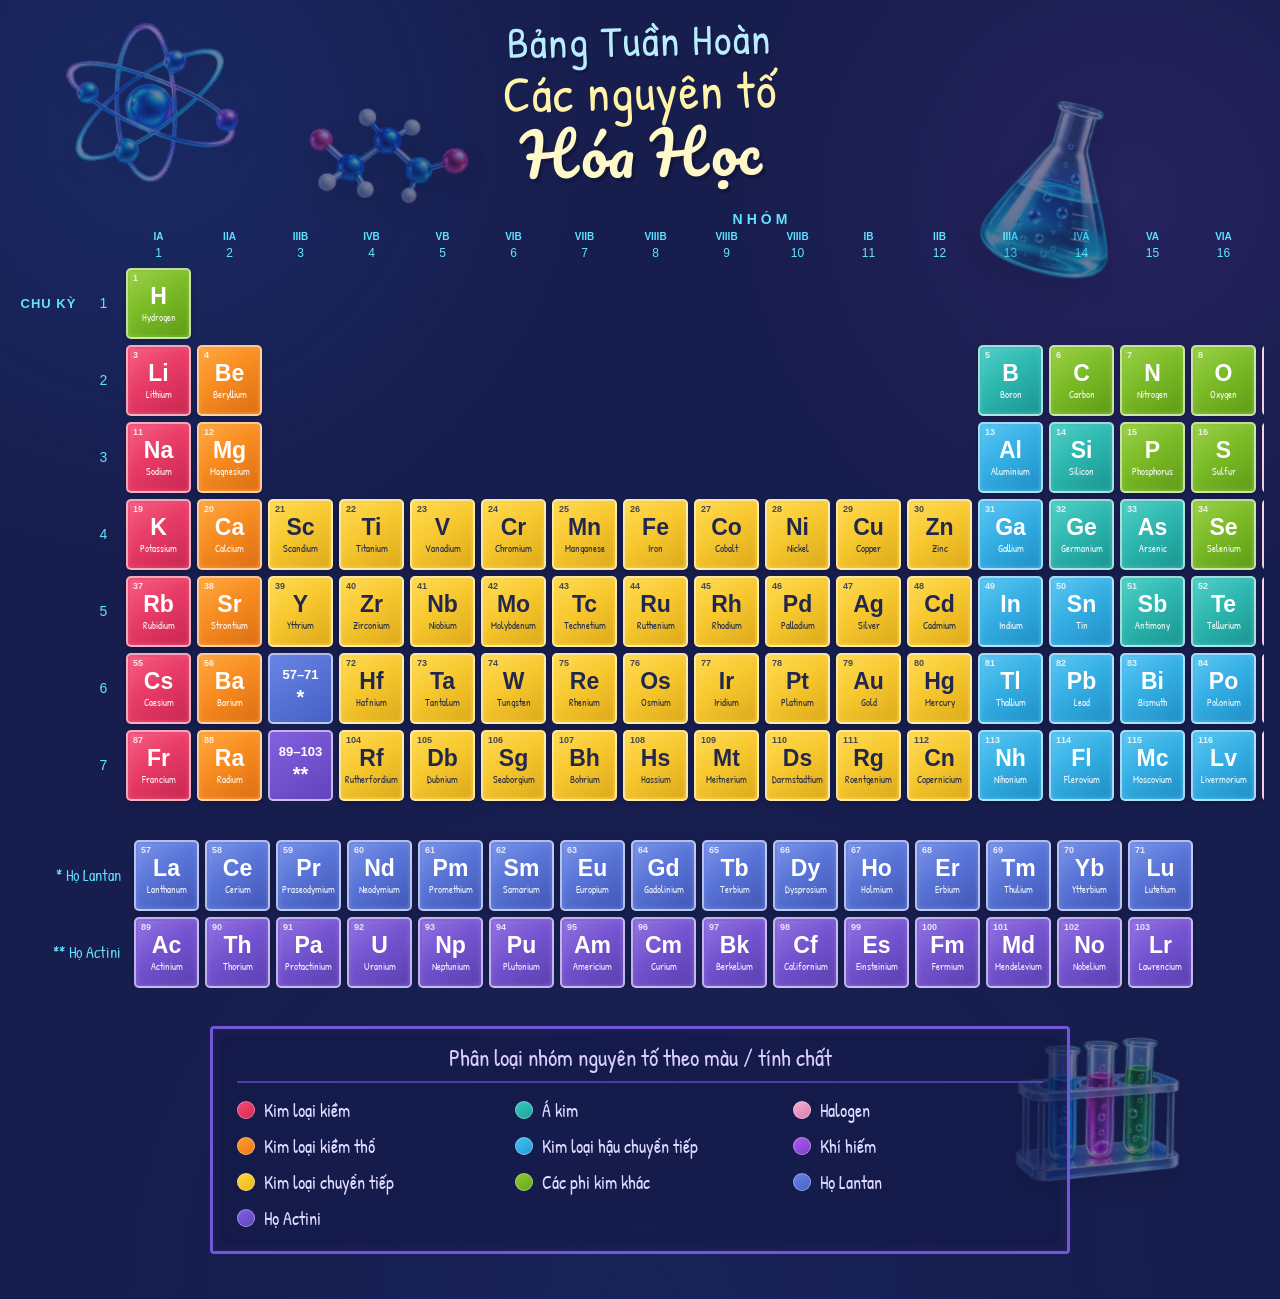
==== commit 1e0fbe40: "Add files via upload" ====
--- a/index.html
+++ b/index.html
@@ -28,30 +28,13 @@
          HÌNH TRANG TRÍ 3D
     ====================================================== -->
 
-    <img
-        src="images/atom.png"
-        class="decor-image atom-image"
-        alt=""
-    >
-
-    <img
-        src="images/molecule.png"
-        class="decor-image molecule-image"
-        alt=""
-    >
-
-    <img
-        src="images/flask.png"
-        class="decor-image flask-image"
-        alt=""
-    >
-
-    <img
-        src="images/test-tubes.png"
-        class="decor-image tubes-image"
-        alt=""
-    >
-
+    <img src="atom.png" class="decor-image atom-image" alt="">
+
+    <img src="molecule.png" class="decor-image molecule-image" alt="">
+
+    <img src="flask.png" class="decor-image flask-image" alt="">
+
+    <img src="test-tubes.png" class="decor-image tubes-image" alt="">
 
 
     <!-- =====================================================
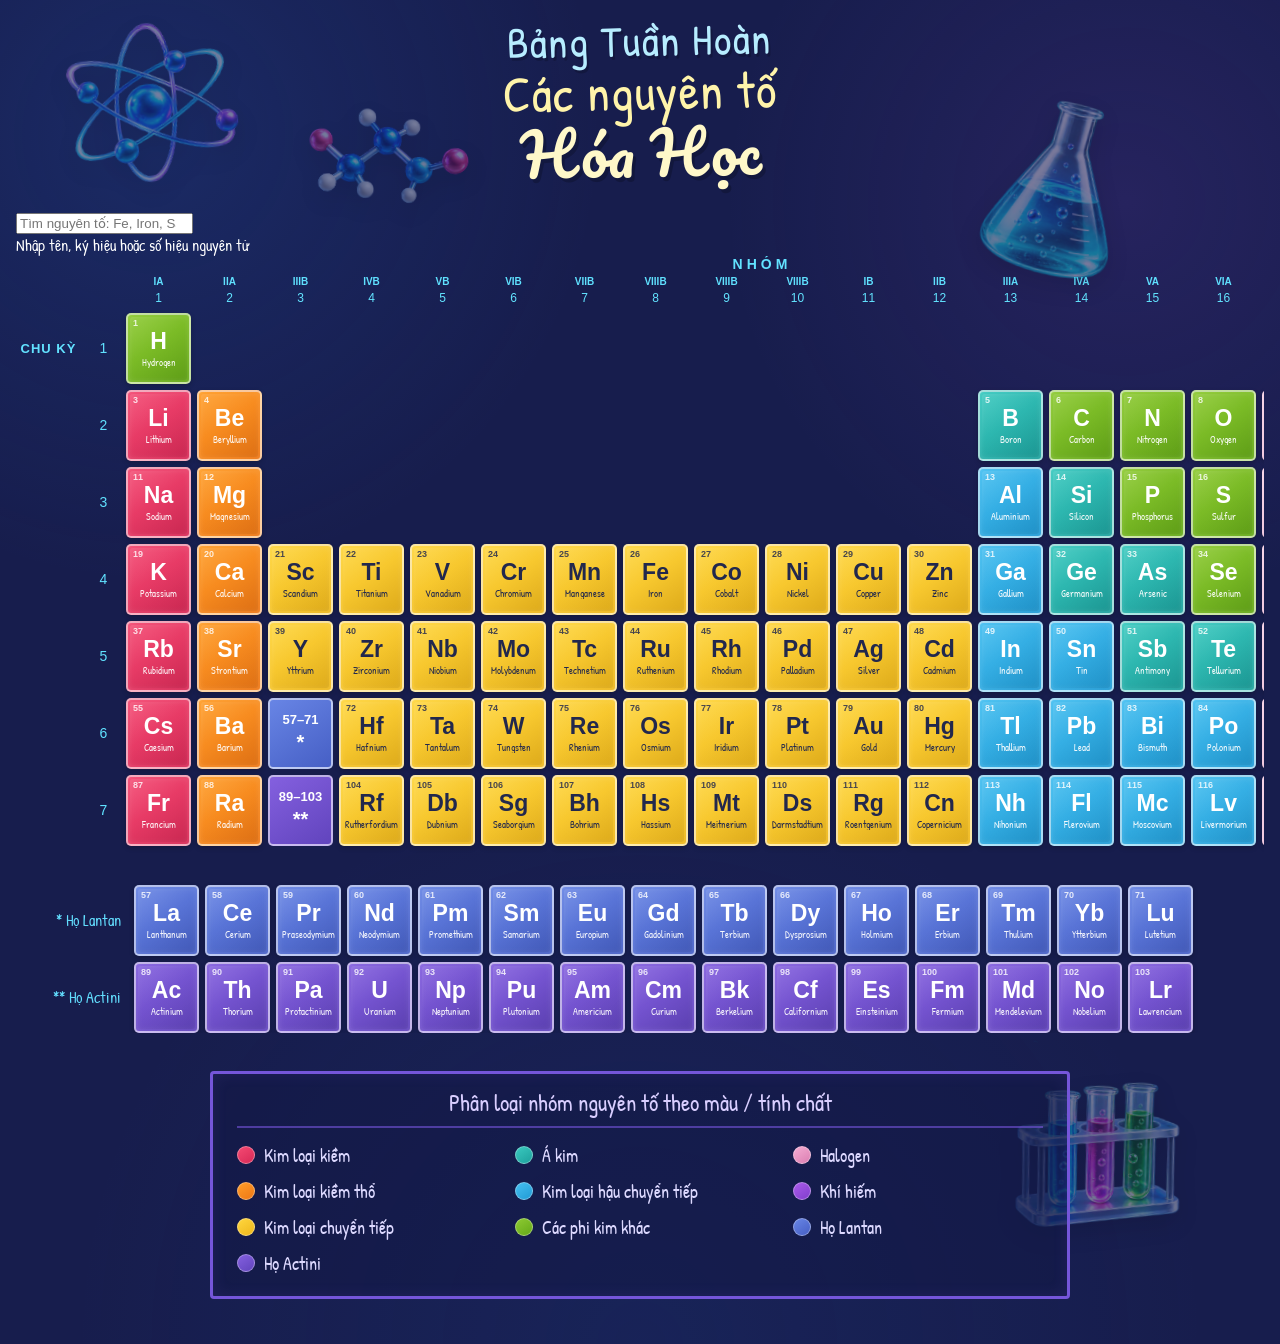
==== commit 7691c971: "Add element search and QR popup support" ====
--- a/index.html
+++ b/index.html
@@ -1,382 +1,20 @@
-<!DOCTYPE html>
-<html lang="vi">
-
-<head>
-    <meta charset="UTF-8">
-    <meta name="viewport" content="width=device-width, initial-scale=1.0">
-
-    <title>Bảng Tuần Hoàn Các Nguyên Tố Hóa Học</title>
-
-    <link rel="preconnect" href="https://fonts.googleapis.com">
-    <link rel="preconnect" href="https://fonts.gstatic.com" crossorigin>
-
-    <link
-        href="https://fonts.googleapis.com/css2?family=Patrick+Hand&family=Pacifico&display=swap"
-        rel="stylesheet"
-    >
-
-    <link rel="stylesheet" href="style.css">
-</head>
-
-
-<body>
-
-<div class="page">
-
-
-    <!-- =====================================================
-         HÌNH TRANG TRÍ 3D
-    ====================================================== -->
-
-    <img src="atom.png" class="decor-image atom-image" alt="">
-
-    <img src="molecule.png" class="decor-image molecule-image" alt="">
-
-    <img src="flask.png" class="decor-image flask-image" alt="">
-
-    <img src="test-tubes.png" class="decor-image tubes-image" alt="">
-
-
-    <!-- =====================================================
-         TIÊU ĐỀ
-    ====================================================== -->
-
-    <header class="title-area">
-
-        <div class="title-small">
-            Bảng Tuần Hoàn
-        </div>
-
-        <div class="title-middle">
-            Các nguyên tố
-        </div>
-
-        <div class="title-main">
-            Hóa Học
-        </div>
-
-    </header>
-
-
-
-    <main>
-
-
-        <!-- =================================================
-             BẢNG TUẦN HOÀN
-        ================================================== -->
-
-        <div class="periodic-scroll">
-
-            <div class="periodic-wrapper">
-
-
-                <!-- =========================================
-                     CHỮ NHÓM
-                ========================================== -->
-
-                <div class="group-title">
-                    NHÓM
-                </div>
-
-
-
-                <!-- =========================================
-                     IA - VIIIA
-                ========================================== -->
-
-                <div class="group-names">
-
-                    <span style="grid-column:1">IA</span>
-
-                    <span style="grid-column:2">IIA</span>
-
-                    <span style="grid-column:3">IIIB</span>
-
-                    <span style="grid-column:4">IVB</span>
-
-                    <span style="grid-column:5">VB</span>
-
-                    <span style="grid-column:6">VIB</span>
-
-                    <span style="grid-column:7">VIIB</span>
-
-                    <span style="grid-column:8">VIIIB</span>
-
-                    <span style="grid-column:9">VIIIB</span>
-
-                    <span style="grid-column:10">VIIIB</span>
-
-                    <span style="grid-column:11">IB</span>
-
-                    <span style="grid-column:12">IIB</span>
-
-                    <span style="grid-column:13">IIIA</span>
-
-                    <span style="grid-column:14">IVA</span>
-
-                    <span style="grid-column:15">VA</span>
-
-                    <span style="grid-column:16">VIA</span>
-
-                    <span style="grid-column:17">VIIA</span>
-
-                    <span style="grid-column:18">VIIIA</span>
-
-                </div>
-
-
-
-                <!-- =========================================
-                     SỐ NHÓM 1 - 18
-                ========================================== -->
-
-                <div
-                    class="group-numbers"
-                    id="group-numbers">
-                </div>
-
-
-
-                <!-- =========================================
-                     BẢNG + CHU KỲ
-                ========================================== -->
-
-                <div class="table-area">
-
-
-                    <!-- CHỮ CHU KỲ NẰM NGANG -->
-
-                    <div class="period-title">
-                        CHU KỲ
-                    </div>
-
-
-                    <!-- SỐ CHU KỲ -->
-
-                    <div class="period-labels">
-
-                        <span>1</span>
-                        <span>2</span>
-                        <span>3</span>
-                        <span>4</span>
-                        <span>5</span>
-                        <span>6</span>
-                        <span>7</span>
-
-                    </div>
-
-
-                    <!-- BẢNG 118 NGUYÊN TỐ -->
-
-                    <div id="periodic-table"></div>
-
-
-                </div>
-
-            </div>
-
-        </div>
-
-
-
-        <!-- =================================================
-             HỌ LANTAN + ACTINI
-        ================================================== -->
-
-        <div class="f-block-scroll">
-
-            <section class="f-block-wrapper">
-
-
-                <div class="f-labels">
-
-                    <span>
-                        * Họ Lantan
-                    </span>
-
-                    <span>
-                        ** Họ Actini
-                    </span>
-
-                </div>
-
-
-                <div id="f-block"></div>
-
-
-            </section>
-
-        </div>
-
-
-
-        <!-- =================================================
-             CHÚ THÍCH
-        ================================================== -->
-
-        <section class="legend">
-
-            <h3>
-                Phân loại nhóm nguyên tố theo màu / tính chất
-            </h3>
-
-
-            <div class="legend-grid">
-
-
-                <div class="legend-item">
-
-                    <span class="legend-dot alkali"></span>
-
-                    Kim loại kiềm
-
-                </div>
-
-
-                <div class="legend-item">
-
-                    <span class="legend-dot metalloid"></span>
-
-                    Á kim
-
-                </div>
-
-
-                <div class="legend-item">
-
-                    <span class="legend-dot halogen"></span>
-
-                    Halogen
-
-                </div>
-
-
-                <div class="legend-item">
-
-                    <span class="legend-dot alkaline"></span>
-
-                    Kim loại kiềm thổ
-
-                </div>
-
-
-                <div class="legend-item">
-
-                    <span class="legend-dot post-transition"></span>
-
-                    Kim loại hậu chuyển tiếp
-
-                </div>
-
-
-                <div class="legend-item">
-
-                    <span class="legend-dot noble"></span>
-
-                    Khí hiếm
-
-                </div>
-
-
-                <div class="legend-item">
-
-                    <span class="legend-dot transition"></span>
-
-                    Kim loại chuyển tiếp
-
-                </div>
-
-
-                <div class="legend-item">
-
-                    <span class="legend-dot nonmetal"></span>
-
-                    Các phi kim khác
-
-                </div>
-
-
-                <div class="legend-item">
-
-                    <span class="legend-dot lanthanide"></span>
-
-                    Họ Lantan
-
-                </div>
-
-
-                <div class="legend-item">
-
-                    <span class="legend-dot actinide"></span>
-
-                    Họ Actini
-
-                </div>
-
-
-            </div>
-
-        </section>
-
-
-    </main>
-
-</div>
-
-
-
-<!-- =========================================================
-     POPUP QR
-========================================================= -->
-
-<div
-    id="element-modal"
-    class="modal"
-    aria-hidden="true"
->
-
-    <div class="modal-content">
-
-
-        <button
-            id="close-modal"
-            class="close-btn"
-            type="button"
-            aria-label="Đóng"
-        >
-            ×
-        </button>
-
-
-        <div class="selected-element">
-
-            <span id="modal-number"></span>
-
-            <span id="modal-symbol"></span>
-
-            <span id="modal-name"></span>
-
-        </div>
-
-
-        <!--
-            SAU NÀY QR SẼ HIỆN Ở ĐÂY
-        -->
-
-        <div
-            id="qr-area"
-            class="qr-area">
-        </div>
-
-
-    </div>
-
-</div>
-
-
-<script src="script.js"></script>
-
-</body>
-
-</html>+<!DOCTYPE html>
+<html lang="vi">
+<head>
+<meta charset="UTF-8"><meta name="viewport" content="width=device-width, initial-scale=1.0">
+<title>Bảng Tuần Hoàn Các Nguyên Tố Hóa Học</title>
+<link rel="preconnect" href="https://fonts.googleapis.com"><link rel="preconnect" href="https://fonts.gstatic.com" crossorigin>
+<link href="https://fonts.googleapis.com/css2?family=Patrick+Hand&family=Pacifico&display=swap" rel="stylesheet">
+<link rel="stylesheet" href="style.css">
+</head><body><div class="page">
+<img src="atom.png" class="decor-image atom-image" alt=""><img src="molecule.png" class="decor-image molecule-image" alt=""><img src="flask.png" class="decor-image flask-image" alt=""><img src="test-tubes.png" class="decor-image tubes-image" alt="">
+<header class="title-area"><div class="title-small">Bảng Tuần Hoàn</div><div class="title-middle">Các nguyên tố</div><div class="title-main">Hóa Học</div></header>
+<div class="search-area"><input id="element-search" type="search" autocomplete="off" placeholder="Tìm nguyên tố: Fe, Iron, Sắt, 26…" aria-label="Tìm nguyên tố"><div id="search-hint">Nhập tên, ký hiệu hoặc số hiệu nguyên tử</div></div>
+<main><div class="periodic-scroll"><div class="periodic-wrapper"><div class="group-title">NHÓM</div><div class="group-names">
+<span style="grid-column:1">IA</span><span style="grid-column:2">IIA</span><span style="grid-column:3">IIIB</span><span style="grid-column:4">IVB</span><span style="grid-column:5">VB</span><span style="grid-column:6">VIB</span><span style="grid-column:7">VIIB</span><span style="grid-column:8">VIIIB</span><span style="grid-column:9">VIIIB</span><span style="grid-column:10">VIIIB</span><span style="grid-column:11">IB</span><span style="grid-column:12">IIB</span><span style="grid-column:13">IIIA</span><span style="grid-column:14">IVA</span><span style="grid-column:15">VA</span><span style="grid-column:16">VIA</span><span style="grid-column:17">VIIA</span><span style="grid-column:18">VIIIA</span></div>
+<div class="group-numbers" id="group-numbers"></div><div class="table-area"><div class="period-title">CHU KỲ</div><div class="period-labels"><span>1</span><span>2</span><span>3</span><span>4</span><span>5</span><span>6</span><span>7</span></div><div id="periodic-table"></div></div></div></div>
+<div class="f-block-scroll"><section class="f-block-wrapper"><div class="f-labels"><span>* Họ Lantan</span><span>** Họ Actini</span></div><div id="f-block"></div></section></div>
+<section class="legend"><h3>Phân loại nhóm nguyên tố theo màu / tính chất</h3><div class="legend-grid">
+<div class="legend-item"><span class="legend-dot alkali"></span>Kim loại kiềm</div><div class="legend-item"><span class="legend-dot metalloid"></span>Á kim</div><div class="legend-item"><span class="legend-dot halogen"></span>Halogen</div><div class="legend-item"><span class="legend-dot alkaline"></span>Kim loại kiềm thổ</div><div class="legend-item"><span class="legend-dot post-transition"></span>Kim loại hậu chuyển tiếp</div><div class="legend-item"><span class="legend-dot noble"></span>Khí hiếm</div><div class="legend-item"><span class="legend-dot transition"></span>Kim loại chuyển tiếp</div><div class="legend-item"><span class="legend-dot nonmetal"></span>Các phi kim khác</div><div class="legend-item"><span class="legend-dot lanthanide"></span>Họ Lantan</div><div class="legend-item"><span class="legend-dot actinide"></span>Họ Actini</div></div></section></main></div>
+<div id="element-modal" class="modal" aria-hidden="true"><div class="modal-content"><button id="close-modal" class="close-btn" type="button" aria-label="Đóng">×</button><div class="selected-element"><span id="modal-number"></span><span id="modal-symbol"></span><span id="modal-name"></span></div><p class="qr-instruction">Quét mã QR bằng điện thoại để xem thông tin nguyên tố</p><div id="qr-area" class="qr-area"></div></div></div>
+<script src="script.js"></script></body></html>
--- a/style.css
+++ b/style.css
@@ -1274,5 +1274,49 @@
         width: 235px;
         height: 235px;
     }
-
-}+/* ===== FIX ẢNH TRANG TRÍ ===== */
+
+   .decor-image {
+    display: block !important;
+    position: absolute !important;
+    z-index: 50 !important;
+    opacity: 1 !important;
+    visibility: visible !important;
+    pointer-events: none;
+   }
+   /* ===== FIX ẢNH TRANG TRÍ ===== */
+
+   .decor-image {
+    display: block !important;
+    position: absolute !important;
+    z-index: 50 !important;
+    opacity: 1 !important;
+    visibility: visible !important;
+    pointer-events: none;
+   }
+
+   .atom-image {
+    width: 280px !important;
+    top: 10px !important;
+    left: 20px !important;
+   }
+
+   .molecule-image {
+    width: 220px !important;
+    top: 120px !important;
+    left: 280px !important;
+   }
+
+   .flask-image {
+    width: 230px !important;
+    top: 10px !important;
+    right: 30px !important;
+   }
+
+   .tubes-image {
+    width: 230px !important;
+    top: 650px !important;
+    right: 20px !important;
+   }
+   
+}
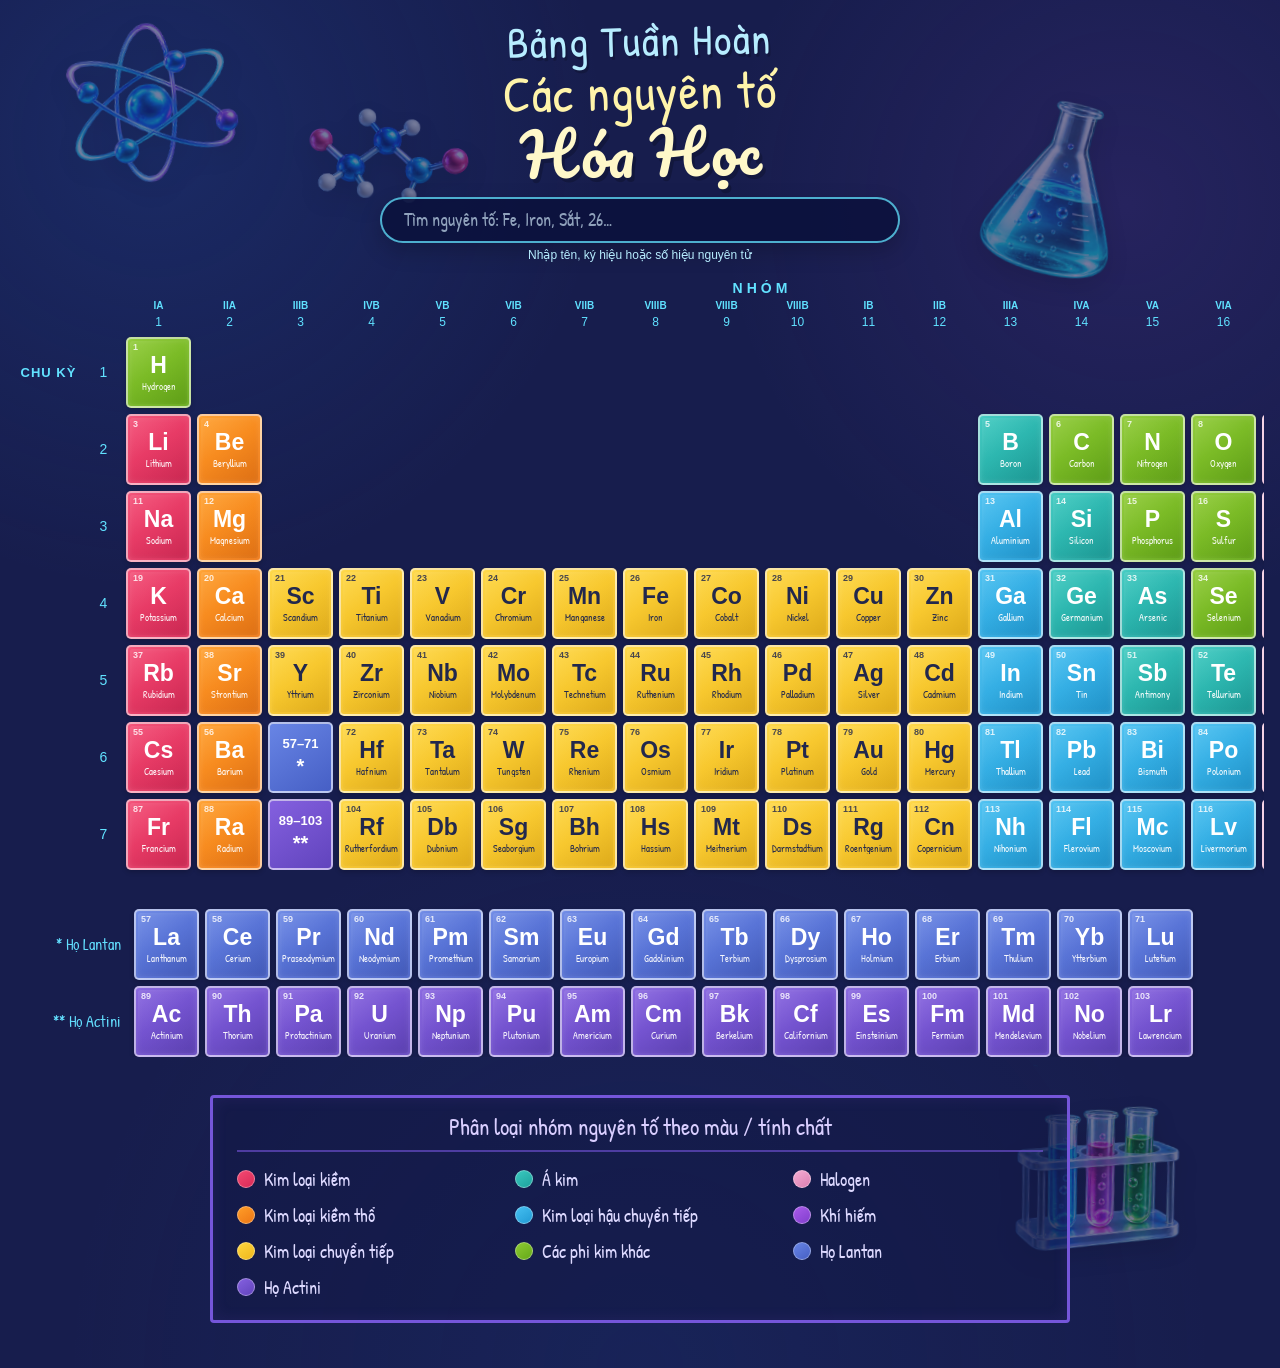
==== commit 602348cc: "Load search and QR enhancement script" ====
--- a/index.html
+++ b/index.html
@@ -1,20 +1,7 @@
 <!DOCTYPE html>
-<html lang="vi">
-<head>
-<meta charset="UTF-8"><meta name="viewport" content="width=device-width, initial-scale=1.0">
-<title>Bảng Tuần Hoàn Các Nguyên Tố Hóa Học</title>
-<link rel="preconnect" href="https://fonts.googleapis.com"><link rel="preconnect" href="https://fonts.gstatic.com" crossorigin>
-<link href="https://fonts.googleapis.com/css2?family=Patrick+Hand&family=Pacifico&display=swap" rel="stylesheet">
-<link rel="stylesheet" href="style.css">
-</head><body><div class="page">
+<html lang="vi"><head><meta charset="UTF-8"><meta name="viewport" content="width=device-width, initial-scale=1.0"><title>Bảng Tuần Hoàn Các Nguyên Tố Hóa Học</title><link rel="preconnect" href="https://fonts.googleapis.com"><link rel="preconnect" href="https://fonts.gstatic.com" crossorigin><link href="https://fonts.googleapis.com/css2?family=Patrick+Hand&family=Pacifico&display=swap" rel="stylesheet"><link rel="stylesheet" href="style.css"></head><body><div class="page">
 <img src="atom.png" class="decor-image atom-image" alt=""><img src="molecule.png" class="decor-image molecule-image" alt=""><img src="flask.png" class="decor-image flask-image" alt=""><img src="test-tubes.png" class="decor-image tubes-image" alt="">
-<header class="title-area"><div class="title-small">Bảng Tuần Hoàn</div><div class="title-middle">Các nguyên tố</div><div class="title-main">Hóa Học</div></header>
-<div class="search-area"><input id="element-search" type="search" autocomplete="off" placeholder="Tìm nguyên tố: Fe, Iron, Sắt, 26…" aria-label="Tìm nguyên tố"><div id="search-hint">Nhập tên, ký hiệu hoặc số hiệu nguyên tử</div></div>
-<main><div class="periodic-scroll"><div class="periodic-wrapper"><div class="group-title">NHÓM</div><div class="group-names">
-<span style="grid-column:1">IA</span><span style="grid-column:2">IIA</span><span style="grid-column:3">IIIB</span><span style="grid-column:4">IVB</span><span style="grid-column:5">VB</span><span style="grid-column:6">VIB</span><span style="grid-column:7">VIIB</span><span style="grid-column:8">VIIIB</span><span style="grid-column:9">VIIIB</span><span style="grid-column:10">VIIIB</span><span style="grid-column:11">IB</span><span style="grid-column:12">IIB</span><span style="grid-column:13">IIIA</span><span style="grid-column:14">IVA</span><span style="grid-column:15">VA</span><span style="grid-column:16">VIA</span><span style="grid-column:17">VIIA</span><span style="grid-column:18">VIIIA</span></div>
-<div class="group-numbers" id="group-numbers"></div><div class="table-area"><div class="period-title">CHU KỲ</div><div class="period-labels"><span>1</span><span>2</span><span>3</span><span>4</span><span>5</span><span>6</span><span>7</span></div><div id="periodic-table"></div></div></div></div>
-<div class="f-block-scroll"><section class="f-block-wrapper"><div class="f-labels"><span>* Họ Lantan</span><span>** Họ Actini</span></div><div id="f-block"></div></section></div>
-<section class="legend"><h3>Phân loại nhóm nguyên tố theo màu / tính chất</h3><div class="legend-grid">
-<div class="legend-item"><span class="legend-dot alkali"></span>Kim loại kiềm</div><div class="legend-item"><span class="legend-dot metalloid"></span>Á kim</div><div class="legend-item"><span class="legend-dot halogen"></span>Halogen</div><div class="legend-item"><span class="legend-dot alkaline"></span>Kim loại kiềm thổ</div><div class="legend-item"><span class="legend-dot post-transition"></span>Kim loại hậu chuyển tiếp</div><div class="legend-item"><span class="legend-dot noble"></span>Khí hiếm</div><div class="legend-item"><span class="legend-dot transition"></span>Kim loại chuyển tiếp</div><div class="legend-item"><span class="legend-dot nonmetal"></span>Các phi kim khác</div><div class="legend-item"><span class="legend-dot lanthanide"></span>Họ Lantan</div><div class="legend-item"><span class="legend-dot actinide"></span>Họ Actini</div></div></section></main></div>
-<div id="element-modal" class="modal" aria-hidden="true"><div class="modal-content"><button id="close-modal" class="close-btn" type="button" aria-label="Đóng">×</button><div class="selected-element"><span id="modal-number"></span><span id="modal-symbol"></span><span id="modal-name"></span></div><p class="qr-instruction">Quét mã QR bằng điện thoại để xem thông tin nguyên tố</p><div id="qr-area" class="qr-area"></div></div></div>
-<script src="script.js"></script></body></html>+<header class="title-area"><div class="title-small">Bảng Tuần Hoàn</div><div class="title-middle">Các nguyên tố</div><div class="title-main">Hóa Học</div></header><div class="search-area"><input id="element-search" type="search" autocomplete="off" placeholder="Tìm nguyên tố: Fe, Iron, Sắt, 26…" aria-label="Tìm nguyên tố"><div id="search-hint">Nhập tên, ký hiệu hoặc số hiệu nguyên tử</div></div>
+<main><div class="periodic-scroll"><div class="periodic-wrapper"><div class="group-title">NHÓM</div><div class="group-names"><span style="grid-column:1">IA</span><span style="grid-column:2">IIA</span><span style="grid-column:3">IIIB</span><span style="grid-column:4">IVB</span><span style="grid-column:5">VB</span><span style="grid-column:6">VIB</span><span style="grid-column:7">VIIB</span><span style="grid-column:8">VIIIB</span><span style="grid-column:9">VIIIB</span><span style="grid-column:10">VIIIB</span><span style="grid-column:11">IB</span><span style="grid-column:12">IIB</span><span style="grid-column:13">IIIA</span><span style="grid-column:14">IVA</span><span style="grid-column:15">VA</span><span style="grid-column:16">VIA</span><span style="grid-column:17">VIIA</span><span style="grid-column:18">VIIIA</span></div><div class="group-numbers" id="group-numbers"></div><div class="table-area"><div class="period-title">CHU KỲ</div><div class="period-labels"><span>1</span><span>2</span><span>3</span><span>4</span><span>5</span><span>6</span><span>7</span></div><div id="periodic-table"></div></div></div></div>
+<div class="f-block-scroll"><section class="f-block-wrapper"><div class="f-labels"><span>* Họ Lantan</span><span>** Họ Actini</span></div><div id="f-block"></div></section></div><section class="legend"><h3>Phân loại nhóm nguyên tố theo màu / tính chất</h3><div class="legend-grid"><div class="legend-item"><span class="legend-dot alkali"></span>Kim loại kiềm</div><div class="legend-item"><span class="legend-dot metalloid"></span>Á kim</div><div class="legend-item"><span class="legend-dot halogen"></span>Halogen</div><div class="legend-item"><span class="legend-dot alkaline"></span>Kim loại kiềm thổ</div><div class="legend-item"><span class="legend-dot post-transition"></span>Kim loại hậu chuyển tiếp</div><div class="legend-item"><span class="legend-dot noble"></span>Khí hiếm</div><div class="legend-item"><span class="legend-dot transition"></span>Kim loại chuyển tiếp</div><div class="legend-item"><span class="legend-dot nonmetal"></span>Các phi kim khác</div><div class="legend-item"><span class="legend-dot lanthanide"></span>Họ Lantan</div><div class="legend-item"><span class="legend-dot actinide"></span>Họ Actini</div></div></section></main></div>
+<div id="element-modal" class="modal" aria-hidden="true"><div class="modal-content"><button id="close-modal" class="close-btn" type="button" aria-label="Đóng">×</button><div class="selected-element"><span id="modal-number"></span><span id="modal-symbol"></span><span id="modal-name"></span></div><p class="qr-instruction">Quét mã QR bằng điện thoại để xem thông tin nguyên tố</p><div id="qr-area" class="qr-area"></div></div></div><script src="script.js"></script><script src="enhancements.js"></script></body></html>
--- a/style.css
+++ b/style.css
@@ -1,1322 +1,6 @@
-/* =========================================================
-   1. CÀI ĐẶT CHUNG
-========================================================= */
-
-* {
-    box-sizing: border-box;
-}
-
-html {
-    scroll-behavior: smooth;
-}
-
-body {
-    margin: 0;
-
-    min-height: 100vh;
-
-    padding:
-        20px
-        16px
-        45px;
-
-    color: white;
-
-    font-family:
-        "Patrick Hand",
-        cursive;
-
-    background:
-        radial-gradient(
-            circle at 12% 10%,
-            rgba(38, 89, 184, 0.22),
-            transparent 27%
-        ),
-
-        radial-gradient(
-            circle at 88% 15%,
-            rgba(122, 68, 190, 0.15),
-            transparent 25%
-        ),
-
-        radial-gradient(
-            circle at 50% 100%,
-            rgba(32, 75, 160, 0.13),
-            transparent 38%
-        ),
-
-        #171d4d;
-}
-
-
-button {
-    font-family: inherit;
-}
-
-
-.page {
-    position: relative;
-
-    width: 100%;
-    max-width: 1500px;
-
-    margin: 0 auto;
-}
-
-
-
-/* =========================================================
-   2. TIÊU ĐỀ
-========================================================= */
-
-.title-area {
-    position: relative;
-
-    z-index: 5;
-
-    width: fit-content;
-
-    margin:
-        0
-        auto
-        24px;
-
-    text-align: center;
-
-    transform: rotate(-1deg);
-}
-
-
-.title-small {
-    color: #b7edff;
-
-    font-size:
-        clamp(
-            32px,
-            3.4vw,
-            52px
-        );
-
-    line-height: 0.95;
-
-    letter-spacing: 1px;
-
-    text-shadow:
-        2px
-        3px
-        0
-        rgba(0,0,0,0.18);
-}
-
-
-.title-middle {
-    margin-top: 7px;
-
-    color: #fff4aa;
-
-    font-size:
-        clamp(
-            37px,
-            4vw,
-            60px
-        );
-
-    line-height: 0.95;
-
-    letter-spacing: 1px;
-}
-
-
-.title-main {
-    margin-top: 2px;
-
-    color: #fff8c9;
-
-    font-family:
-        "Pacifico",
-        cursive;
-
-    font-size:
-        clamp(
-            42px,
-            4.6vw,
-            70px
-        );
-
-    line-height: 1.15;
-
-    text-shadow:
-        3px
-        4px
-        0
-        rgba(0,0,0,0.20);
-}
-
-
-
-/* =========================================================
-   3. ẢNH 3D
-========================================================= */
-
-.decor-image {
-    position: absolute;
-
-    z-index: 1;
-
-    display: block;
-
-    object-fit: contain;
-
-    pointer-events: none;
-
-    user-select: none;
-
-    filter:
-        drop-shadow(
-            0
-            9px
-            12px
-            rgba(0,0,0,0.28)
-        );
-}
-
-
-/* NGUYÊN TỬ */
-
-.atom-image {
-    top: -5px;
-    left: 10px;
-
-    width: 320px;
-
-    transform:
-        rotate(-7deg);
-}
-
-
-/* PHÂN TỬ */
-
-.molecule-image {
-    top: 20px;
-    left: 210px;
-
-    width: 300px;
-
-    transform:
-        rotate(-4deg);
-}
-
-
-/* BÌNH HÓA HỌC */
-
-.flask-image {
-    top: 0;
-    right: -10px;
-
-    width: 350px;
-
-    transform:
-        rotate(6deg);
-}
-
-
-/* ỐNG NGHIỆM */
-
-.tubes-image {
-    right: 5px;
-    bottom: 10px;
-
-    width: 330px;
-
-    transform:
-        rotate(3deg);
-}
-
-
-
-/* =========================================================
-   4. VÙNG SCROLL
-========================================================= */
-
-.periodic-scroll,
-.f-block-scroll {
-    width: 100%;
-
-    overflow-x: auto;
-    overflow-y: hidden;
-
-    -webkit-overflow-scrolling: touch;
-}
-
-
-.periodic-scroll {
-    padding-bottom: 12px;
-}
-
-
-.periodic-wrapper {
-    width: max-content;
-
-    margin: 0 auto;
-}
-
-
-
-/* =========================================================
-   5. CHỮ NHÓM
-========================================================= */
-
-.group-title {
-    /*
-        Bảng bắt đầu sau:
-        CHU KỲ 65px
-        gap 9px
-        số chu kỳ 27px
-        gap 9px
-        = 110px
-    */
-
-    margin-left: 110px;
-
-    width: 1272px;
-
-    margin-bottom: 4px;
-
-    color: #62e2ff;
-
-    font-family:
-        Arial,
-        sans-serif;
-
-    font-size: 14px;
-
-    font-weight: 700;
-
-    letter-spacing: 4px;
-
-    text-align: center;
-}
-
-
-
-/* =========================================================
-   6. IA → VIIIA
-========================================================= */
-
-.group-names {
-    display: grid;
-
-    grid-template-columns:
-        repeat(18,65px);
-
-    gap: 6px;
-
-    margin-left: 110px;
-
-    margin-bottom: 4px;
-
-    color: #60e1ff;
-
-    font-family:
-        Arial,
-        sans-serif;
-
-    font-size: 10px;
-
-    font-weight: 700;
-
-    text-align: center;
-}
-
-
-.group-names span {
-    display: flex;
-
-    align-items: center;
-    justify-content: center;
-
-    min-width: 0;
-}
-
-
-
-/* =========================================================
-   7. SỐ NHÓM 1 → 18
-========================================================= */
-
-.group-numbers {
-    display: grid;
-
-    grid-template-columns:
-        repeat(18,65px);
-
-    gap: 6px;
-
-    margin-left: 110px;
-
-    margin-bottom: 8px;
-
-    color: #63e4ff;
-
-    font-family:
-        Arial,
-        sans-serif;
-
-    font-size: 12px;
-
-    text-align: center;
-}
-
-
-.group-number {
-    display: flex;
-
-    align-items: center;
-    justify-content: center;
-}
-
-
-
-/* =========================================================
-   8. BẢNG + CHU KỲ
-========================================================= */
-
-.table-area {
-    display: flex;
-
-    align-items: flex-start;
-
-    gap: 9px;
-}
-
-
-
-/* =========================================================
-   9. CHỮ CHU KỲ
-========================================================= */
-
-.period-title {
-    flex:
-        0 0
-        65px;
-
-    width: 65px;
-
-    /*
-       CHỮ NẰM NGANG
-       KHÔNG ROTATE
-    */
-
-    padding-top: 28px;
-
-    color: #62e2ff;
-
-    font-family:
-        Arial,
-        sans-serif;
-
-    font-size: 13px;
-
-    font-weight: 700;
-
-    letter-spacing: 1px;
-
-    text-align: center;
-
-    white-space: nowrap;
-}
-
-
-
-/* =========================================================
-   10. SỐ CHU KỲ 1 → 7
-========================================================= */
-
-.period-labels {
-    display: grid;
-
-    grid-template-rows:
-        repeat(7,71px);
-
-    gap: 6px;
-
-    width: 27px;
-
-    flex:
-        0 0
-        27px;
-
-    color: #61e2ff;
-
-    font-family:
-        Arial,
-        sans-serif;
-
-    font-size: 14px;
-}
-
-
-.period-labels span {
-    display: flex;
-
-    align-items: center;
-    justify-content: center;
-}
-
-
-
-/* =========================================================
-   11. GRID BẢNG TUẦN HOÀN
-========================================================= */
-
-#periodic-table {
-    display: grid;
-
-    grid-template-columns:
-        repeat(18,65px);
-
-    grid-template-rows:
-        repeat(7,71px);
-
-    gap: 6px;
-
-    width: max-content;
-}
-
-
-
-/* =========================================================
-   12. Ô NGUYÊN TỐ
-========================================================= */
-
-.element {
-    position: relative;
-
-    width: 65px;
-    height: 71px;
-
-    overflow: hidden;
-
-    display: flex;
-
-    flex-direction: column;
-
-    align-items: center;
-    justify-content: center;
-
-    border:
-        2px solid
-        rgba(255,255,255,0.58);
-
-    border-radius: 5px;
-
-    cursor: pointer;
-
-    user-select: none;
-
-    box-shadow:
-        inset
-        0 0 7px
-        rgba(255,255,255,0.14),
-
-        0 2px 5px
-        rgba(0,0,0,0.20);
-
-    transition:
-        transform 0.17s ease,
-        filter 0.17s ease,
-        box-shadow 0.17s ease;
-}
-
-
-.element::after {
-    content: "";
-
-    position: absolute;
-
-    inset: 2px;
-
-    border-radius: 3px;
-
-    pointer-events: none;
-
-    background:
-        linear-gradient(
-            145deg,
-            rgba(255,255,255,0.11),
-            transparent 45%,
-            rgba(0,0,0,0.07)
-        );
-}
-
-
-@media (hover:hover) and (pointer:fine) {
-
-    .element:hover {
-        z-index: 20;
-
-        transform:
-            translateY(-5px)
-            scale(1.08);
-
-        filter:
-            brightness(1.15)
-            saturate(1.06);
-
-        border-color: white;
-
-        box-shadow:
-            0 8px 16px
-            rgba(0,0,0,0.30),
-
-            0 0 12px
-            rgba(87,221,255,0.30);
-    }
-
-}
-
-
-.element:active {
-    transform: scale(0.96);
-}
-
-
-.element:focus-visible {
-    outline:
-        3px solid
-        #64e5ff;
-
-    outline-offset: 2px;
-}
-
-
-
-/* =========================================================
-   13. CHỮ TRONG Ô
-========================================================= */
-
-.atomic-number {
-    position: absolute;
-
-    top: 3px;
-    left: 5px;
-
-    z-index: 2;
-
-    font-family:
-        Arial,
-        sans-serif;
-
-    font-size: 9px;
-
-    font-weight: bold;
-
-    opacity: 0.82;
-}
-
-
-.symbol {
-    position: relative;
-
-    z-index: 2;
-
-    margin-top: 2px;
-
-    font-family:
-        Arial,
-        sans-serif;
-
-    font-size: 23px;
-
-    font-weight: 700;
-
-    line-height: 1;
-}
-
-
-.name {
-    position: relative;
-
-    z-index: 2;
-
-    width: 93%;
-
-    margin-top: 5px;
-
-    overflow: hidden;
-
-    color:
-        rgba(255,255,255,0.94);
-
-    font-size: 10px;
-
-    line-height: 1;
-
-    text-align: center;
-
-    text-overflow: ellipsis;
-
-    white-space: nowrap;
-}
-
-
-
-/* =========================================================
-   14. MÀU NHÓM
-========================================================= */
-
-.alkali {
-    background:
-        linear-gradient(
-            145deg,
-            #f44972,
-            #d82a57
-        );
-}
-
-
-.alkaline {
-    background:
-        linear-gradient(
-            145deg,
-            #ff9d28,
-            #ee7715
-        );
-}
-
-
-.transition {
-    color: #22284d;
-
-    background:
-        linear-gradient(
-            145deg,
-            #ffd63e,
-            #eeb71c
-        );
-}
-
-
-.transition .name {
-    color: #22284d;
-}
-
-
-.post-transition {
-    background:
-        linear-gradient(
-            145deg,
-            #45bff1,
-            #219bd5
-        );
-}
-
-
-.metalloid {
-    background:
-        linear-gradient(
-            145deg,
-            #3ac9bf,
-            #1da19d
-        );
-}
-
-
-.nonmetal {
-    background:
-        linear-gradient(
-            145deg,
-            #8dca32,
-            #65a918
-        );
-}
-
-
-.halogen {
-    background:
-        linear-gradient(
-            145deg,
-            #f4acd2,
-            #dc7fb2
-        );
-}
-
-
-.noble {
-    background:
-        linear-gradient(
-            145deg,
-            #aa5bea,
-            #803ecd
-        );
-}
-
-
-.lanthanide {
-    background:
-        linear-gradient(
-            145deg,
-            #6885e5,
-            #465fc5
-        );
-}
-
-
-.actinide {
-    background:
-        linear-gradient(
-            145deg,
-            #8460df,
-            #6144bd
-        );
-}
-
-
-
-/* =========================================================
-   15. Ô 57–71 / 89–103
-========================================================= */
-
-.series-placeholder {
-    width: 65px;
-    height: 71px;
-
-    display: flex;
-
-    flex-direction: column;
-
-    align-items: center;
-    justify-content: center;
-
-    border:
-        2px solid
-        rgba(255,255,255,0.58);
-
-    border-radius: 5px;
-
-    font-family:
-        Arial,
-        sans-serif;
-}
-
-
-.series-placeholder strong {
-    font-size: 13px;
-}
-
-
-.series-placeholder span {
-    margin-top: 4px;
-
-    font-size: 20px;
-
-    font-weight: bold;
-}
-
-
-
-/* =========================================================
-   16. LANTAN + ACTINI
-========================================================= */
-
-.f-block-wrapper {
-    display: flex;
-
-    align-items: flex-start;
-
-    gap: 13px;
-
-    width: max-content;
-
-    margin:
-        27px
-        auto
-        0;
-}
-
-
-.f-labels {
-    display: grid;
-
-    grid-template-rows:
-        repeat(2,71px);
-
-    gap: 6px;
-
-    min-width: 105px;
-
-    color: #63dfff;
-
-    font-size: 16px;
-
-    text-align: right;
-}
-
-
-.f-labels span {
-    display: flex;
-
-    align-items: center;
-    justify-content: flex-end;
-}
-
-
-#f-block {
-    display: grid;
-
-    grid-template-columns:
-        repeat(15,65px);
-
-    grid-template-rows:
-        repeat(2,71px);
-
-    gap: 6px;
-
-    width: max-content;
-}
-
-
-
-/* =========================================================
-   17. CHÚ THÍCH
-========================================================= */
-
-.legend {
-    position: relative;
-
-    z-index: 3;
-
-    width:
-        min(
-            860px,
-            94%
-        );
-
-    margin:
-        38px
-        auto
-        0;
-
-    padding:
-        13px
-        24px
-        20px;
-
-    border:
-        3px solid
-        #7556da;
-
-    border-radius: 4px;
-
-    background:
-        rgba(19,25,69,0.55);
-
-    box-shadow:
-        inset
-        0 0 15px
-        rgba(123,84,220,0.12);
-}
-
-
-.legend h3 {
-    margin:
-        0
-        0
-        15px;
-
-    padding-bottom: 8px;
-
-    border-bottom:
-        2px solid
-        rgba(117,84,218,0.60);
-
-    color: #d9ceff;
-
-    font-size: 23px;
-
-    font-weight: normal;
-
-    text-align: center;
-}
-
-
-.legend-grid {
-    display: grid;
-
-    grid-template-columns:
-        repeat(3,1fr);
-
-    gap:
-        11px
-        28px;
-}
-
-
-.legend-item {
-    display: flex;
-
-    align-items: center;
-
-    gap: 9px;
-
-    color: #ddd9ff;
-
-    font-size: 18px;
-}
-
-
-.legend-dot {
-    flex:
-        0 0
-        18px;
-
-    width: 18px;
-    height: 18px;
-
-    border:
-        1px solid
-        rgba(255,255,255,0.35);
-
-    border-radius: 50%;
-}
-
-
-
-/* =========================================================
-   18. POPUP
-========================================================= */
-
-.modal {
-    position: fixed;
-
-    inset: 0;
-
-    z-index: 1000;
-
-    display: none;
-
-    align-items: center;
-    justify-content: center;
-
-    padding: 20px;
-
-    background:
-        rgba(5,8,30,0.90);
-
-    backdrop-filter:
-        blur(6px);
-}
-
-
-.modal.show {
-    display: flex;
-}
-
-
-.modal-content {
-    position: relative;
-
-    width:
-        min(
-            400px,
-            100%
-        );
-
-    padding:
-        28px
-        30px
-        32px;
-
-    border:
-        2px solid
-        #60dfff;
-
-    border-radius: 15px;
-
-    background:
-        #171d4d;
-
-    box-shadow:
-        0 0 32px
-        rgba(70,216,255,0.30);
-}
-
-
-.close-btn {
-    position: absolute;
-
-    top: 5px;
-    right: 10px;
-
-    width: 45px;
-    height: 45px;
-
-    border: 0;
-
-    border-radius: 50%;
-
-    color: white;
-
-    background: transparent;
-
-    font-size: 34px;
-
-    cursor: pointer;
-}
-
-
-.close-btn:hover {
-    background:
-        rgba(255,255,255,0.08);
-}
-
-
-
-/* =========================================================
-   19. NGUYÊN TỐ TRONG POPUP
-========================================================= */
-
-.selected-element {
-    margin-bottom: 16px;
-
-    text-align: center;
-}
-
-
-#modal-number {
-    display: block;
-
-    color: #9ee6fa;
-
-    font-family:
-        Arial,
-        sans-serif;
-
-    font-size: 13px;
-}
-
-
-#modal-symbol {
-    display: block;
-
-    margin-top: 2px;
-
-    color: #68e3ff;
-
-    font-family:
-        Arial,
-        sans-serif;
-
-    font-size: 65px;
-
-    font-weight: bold;
-
-    line-height: 1.05;
-}
-
-
-#modal-name {
-    display: block;
-
-    margin-top: 5px;
-
-    color: white;
-
-    font-size: 23px;
-}
-
-
-
-/* =========================================================
-   20. QR
-========================================================= */
-
-.qr-area {
-    width: 270px;
-    height: 270px;
-
-    max-width: 100%;
-
-    margin:
-        18px
-        auto
-        0;
-
-    border:
-        2px dashed
-        rgba(124,224,249,0.30);
-
-    border-radius: 11px;
-
-    background:
-        rgba(255,255,255,0.015);
-}
-
-
-.qr-area img {
-    display: block;
-
-    width: 100%;
-    height: 100%;
-
-    padding: 8px;
-
-    object-fit: contain;
-
-    border-radius: 10px;
-}
-
-
-
-/* =========================================================
-   21. TABLET
-========================================================= */
-
-@media (max-width:1300px) {
-
-    .periodic-wrapper,
-    .f-block-wrapper {
-        margin-left: 0;
-    }
-
-
-    .decor-image {
-        opacity: 0.40;
-    }
-
-}
-
-
-
-/* =========================================================
-   22. ĐIỆN THOẠI
-========================================================= */
-
-@media (max-width:700px) {
-
-    body {
-        padding:
-            14px
-            8px
-            30px;
-    }
-
-
-    .title-area {
-        margin-bottom: 22px;
-    }
-
-
-    /*
-       Ẩn trang trí trên màn hình nhỏ
-       để không che bảng.
-    */
-
-    .decor-image {
-        display: none;
-    }
-
-
-    .periodic-wrapper,
-    .f-block-wrapper {
-        margin-left: 0;
-    }
-
-
-    .legend {
-        width: 100%;
-    }
-
-
-    .legend-grid {
-        grid-template-columns:
-            repeat(2,1fr);
-    }
-
-}
-
-
-
-/* =========================================================
-   23. ĐIỆN THOẠI NHỎ
-========================================================= */
-
-@media (max-width:450px) {
-
-    .title-small {
-        font-size: 29px;
-    }
-
-
-    .title-middle {
-        font-size: 34px;
-    }
-
-
-    .title-main {
-        font-size: 39px;
-    }
-
-
-    .legend-grid {
-        grid-template-columns: 1fr;
-    }
-
-
-    .modal-content {
-        padding:
-            25px
-            18px;
-    }
-
-
-    .qr-area {
-        width: 235px;
-        height: 235px;
-    }
-/* ===== FIX ẢNH TRANG TRÍ ===== */
-
-   .decor-image {
-    display: block !important;
-    position: absolute !important;
-    z-index: 50 !important;
-    opacity: 1 !important;
-    visibility: visible !important;
-    pointer-events: none;
-   }
-   /* ===== FIX ẢNH TRANG TRÍ ===== */
-
-   .decor-image {
-    display: block !important;
-    position: absolute !important;
-    z-index: 50 !important;
-    opacity: 1 !important;
-    visibility: visible !important;
-    pointer-events: none;
-   }
-
-   .atom-image {
-    width: 280px !important;
-    top: 10px !important;
-    left: 20px !important;
-   }
-
-   .molecule-image {
-    width: 220px !important;
-    top: 120px !important;
-    left: 280px !important;
-   }
-
-   .flask-image {
-    width: 230px !important;
-    top: 10px !important;
-    right: 30px !important;
-   }
-
-   .tubes-image {
-    width: 230px !important;
-    top: 650px !important;
-    right: 20px !important;
-   }
-   
-}
+/* Original layout + search/QR additions */
+*{box-sizing:border-box}html{scroll-behavior:smooth}body{margin:0;min-height:100vh;padding:20px 16px 45px;color:white;font-family:"Patrick Hand",cursive;background:radial-gradient(circle at 12% 10%,rgba(38,89,184,.22),transparent 27%),radial-gradient(circle at 88% 15%,rgba(122,68,190,.15),transparent 25%),radial-gradient(circle at 50% 100%,rgba(32,75,160,.13),transparent 38%),#171d4d}button,input{font-family:inherit}.page{position:relative;width:100%;max-width:1500px;margin:0 auto}.title-area{position:relative;z-index:5;width:fit-content;margin:0 auto 10px;text-align:center;transform:rotate(-1deg)}.title-small{color:#b7edff;font-size:clamp(32px,3.4vw,52px);line-height:.95;letter-spacing:1px;text-shadow:2px 3px 0 rgba(0,0,0,.18)}.title-middle{margin-top:7px;color:#fff4aa;font-size:clamp(37px,4vw,60px);line-height:.95;letter-spacing:1px}.title-main{margin-top:2px;color:#fff8c9;font-family:"Pacifico",cursive;font-size:clamp(42px,4.6vw,70px);line-height:1.15;text-shadow:3px 4px 0 rgba(0,0,0,.2)}.decor-image{position:absolute;z-index:1;display:block;object-fit:contain;pointer-events:none;user-select:none;filter:drop-shadow(0 9px 12px rgba(0,0,0,.28))}.atom-image{top:-5px;left:10px;width:320px;transform:rotate(-7deg)}.molecule-image{top:20px;left:210px;width:300px;transform:rotate(-4deg)}.flask-image{top:0;right:-10px;width:350px;transform:rotate(6deg)}.tubes-image{right:5px;bottom:10px;width:330px;transform:rotate(3deg)}
+.search-area{position:relative;z-index:60;width:min(520px,90vw);margin:0 auto 18px;text-align:center}.search-area input{width:100%;height:46px;border:2px solid rgba(99,228,255,.75);border-radius:24px;padding:0 22px;background:rgba(10,17,59,.82);color:#fff;font-size:18px;outline:none;box-shadow:0 8px 22px rgba(0,0,0,.2)}.search-area input::placeholder{color:rgba(215,240,255,.65)}.search-area input:focus{border-color:white;box-shadow:0 0 0 3px rgba(99,228,255,.15),0 8px 22px rgba(0,0,0,.25)}#search-hint{margin-top:5px;color:#b7edff;font:12px Arial,sans-serif}
+.periodic-scroll,.f-block-scroll{width:100%;overflow-x:auto;overflow-y:hidden;-webkit-overflow-scrolling:touch}.periodic-scroll{padding-bottom:12px}.periodic-wrapper{width:max-content;margin:0 auto}.group-title{margin-left:110px;width:1272px;margin-bottom:4px;color:#62e2ff;font:700 14px Arial,sans-serif;letter-spacing:4px;text-align:center}.group-names,.group-numbers{display:grid;grid-template-columns:repeat(18,65px);gap:6px;margin-left:110px;color:#60e1ff;font-family:Arial,sans-serif;text-align:center}.group-names{margin-bottom:4px;font-size:10px;font-weight:700}.group-numbers{margin-bottom:8px;font-size:12px}.group-names span,.group-number{display:flex;align-items:center;justify-content:center}.table-area{display:flex;align-items:flex-start;gap:9px}.period-title{flex:0 0 65px;width:65px;padding-top:28px;color:#62e2ff;font:700 13px Arial,sans-serif;letter-spacing:1px;text-align:center;white-space:nowrap}.period-labels{display:grid;grid-template-rows:repeat(7,71px);gap:6px;width:27px;flex:0 0 27px;color:#61e2ff;font:14px Arial,sans-serif}.period-labels span{display:flex;align-items:center;justify-content:center}#periodic-table{display:grid;grid-template-columns:repeat(18,65px);grid-template-rows:repeat(7,71px);gap:6px;width:max-content}.element{position:relative;width:65px;height:71px;overflow:hidden;display:flex;flex-direction:column;align-items:center;justify-content:center;border:2px solid rgba(255,255,255,.58);border-radius:5px;cursor:pointer;user-select:none;box-shadow:inset 0 0 7px rgba(255,255,255,.14),0 2px 5px rgba(0,0,0,.2);transition:transform .17s ease,filter .17s ease,box-shadow .17s ease,opacity .2s ease}.element::after{content:"";position:absolute;inset:2px;border-radius:3px;pointer-events:none;background:linear-gradient(145deg,rgba(255,255,255,.11),transparent 45%,rgba(0,0,0,.07))}.element.search-dim{opacity:.13;filter:saturate(.3)}.element.search-match{z-index:30;transform:scale(1.12);border-color:white;filter:brightness(1.18);box-shadow:0 0 20px rgba(99,228,255,.9),0 8px 18px rgba(0,0,0,.35)}@media(hover:hover) and (pointer:fine){.element:hover{z-index:20;transform:translateY(-5px) scale(1.08);filter:brightness(1.15) saturate(1.06);border-color:white;box-shadow:0 8px 16px rgba(0,0,0,.3),0 0 12px rgba(87,221,255,.3)}}.element:active{transform:scale(.96)}.element:focus-visible{outline:3px solid #64e5ff;outline-offset:2px}.atomic-number{position:absolute;top:3px;left:5px;z-index:2;font:700 9px Arial,sans-serif;opacity:.82}.symbol{position:relative;z-index:2;margin-top:2px;font:700 23px/1 Arial,sans-serif}.name{position:relative;z-index:2;width:93%;margin-top:5px;overflow:hidden;color:rgba(255,255,255,.94);font-size:10px;line-height:1;text-align:center;text-overflow:ellipsis;white-space:nowrap}.alkali{background:linear-gradient(145deg,#f44972,#d82a57)}.alkaline{background:linear-gradient(145deg,#ff9d28,#ee7715)}.transition{color:#22284d;background:linear-gradient(145deg,#ffd63e,#eeb71c)}.transition .name{color:#22284d}.post-transition{background:linear-gradient(145deg,#45bff1,#219bd5)}.metalloid{background:linear-gradient(145deg,#3ac9bf,#1da19d)}.nonmetal{background:linear-gradient(145deg,#8dca32,#65a918)}.halogen{background:linear-gradient(145deg,#f4acd2,#dc7fb2)}.noble{background:linear-gradient(145deg,#aa5bea,#803ecd)}.lanthanide{background:linear-gradient(145deg,#6885e5,#465fc5)}.actinide{background:linear-gradient(145deg,#8460df,#6144bd)}.series-placeholder{width:65px;height:71px;display:flex;flex-direction:column;align-items:center;justify-content:center;border:2px solid rgba(255,255,255,.58);border-radius:5px;font-family:Arial,sans-serif}.series-placeholder strong{font-size:13px}.series-placeholder span{margin-top:4px;font-size:20px;font-weight:bold}.f-block-wrapper{display:flex;align-items:flex-start;gap:13px;width:max-content;margin:27px auto 0}.f-labels{display:grid;grid-template-rows:repeat(2,71px);gap:6px;min-width:105px;color:#63dfff;font-size:16px;text-align:right}.f-labels span{display:flex;align-items:center;justify-content:flex-end}#f-block{display:grid;grid-template-columns:repeat(15,65px);grid-template-rows:repeat(2,71px);gap:6px;width:max-content}.legend{position:relative;z-index:3;width:min(860px,94%);margin:38px auto 0;padding:13px 24px 20px;border:3px solid #7556da;border-radius:4px;background:rgba(19,25,69,.55);box-shadow:inset 0 0 15px rgba(123,84,220,.12)}.legend h3{margin:0 0 15px;padding-bottom:8px;border-bottom:2px solid rgba(117,84,218,.6);color:#d9ceff;font-size:23px;font-weight:normal;text-align:center}.legend-grid{display:grid;grid-template-columns:repeat(3,1fr);gap:11px 28px}.legend-item{display:flex;align-items:center;gap:9px;color:#ddd9ff;font-size:18px}.legend-dot{flex:0 0 18px;width:18px;height:18px;border:1px solid rgba(255,255,255,.35);border-radius:50%}
+.modal{position:fixed;inset:0;z-index:1000;display:none;align-items:center;justify-content:center;padding:20px;background:rgba(5,8,30,.9);backdrop-filter:blur(6px)}.modal.show{display:flex}.modal-content{position:relative;width:min(400px,100%);padding:28px 30px 32px;border:2px solid #60dfff;border-radius:15px;background:#171d4d;box-shadow:0 0 32px rgba(70,216,255,.3)}.close-btn{position:absolute;top:5px;right:10px;width:45px;height:45px;border:0;border-radius:50%;color:white;background:transparent;font-size:34px;cursor:pointer}.selected-element{margin-bottom:8px;text-align:center}#modal-number{display:block;color:#9ee6fa;font:13px Arial,sans-serif}#modal-symbol{display:block;margin-top:2px;color:#68e3ff;font:700 65px/1.05 Arial,sans-serif}#modal-name{display:block;margin-top:5px;color:white;font-size:23px}.qr-instruction{text-align:center;color:#b7edff;font-size:15px;margin:8px 0 0}.qr-area{width:270px;min-height:270px;max-width:100%;margin:14px auto 0;border:2px dashed rgba(124,224,249,.3);border-radius:11px;background:rgba(255,255,255,.015);display:flex;flex-direction:column;align-items:center;justify-content:center}.qr-area img{display:block;width:245px;height:245px;padding:8px;object-fit:contain;border-radius:10px;background:white}.qr-link{max-width:245px;margin:8px auto 0;color:#62e2ff;font:11px Arial,sans-serif;text-decoration:none;word-break:break-all}
+@media(max-width:1300px){.periodic-wrapper,.f-block-wrapper{margin-left:0}.decor-image{opacity:.4}}@media(max-width:700px){body{padding:14px 8px 30px}.title-area{margin-bottom:10px}.periodic-wrapper,.f-block-wrapper{margin-left:0}.legend{width:100%}.legend-grid{grid-template-columns:repeat(2,1fr)}}@media(max-width:450px){.title-small{font-size:29px}.title-middle{font-size:34px}.title-main{font-size:39px}.legend-grid{grid-template-columns:1fr}.modal-content{padding:25px 18px}.qr-area{width:235px;min-height:235px}.qr-area img{width:210px;height:210px}.decor-image{display:block!important;position:absolute!important;z-index:50!important;opacity:1!important;visibility:visible!important;pointer-events:none}.atom-image{width:280px!important;top:10px!important;left:20px!important}.molecule-image{width:220px!important;top:120px!important;left:280px!important}.flask-image{width:230px!important;top:10px!important;right:30px!important}.tubes-image{width:230px!important;top:650px!important;right:20px!important}}
